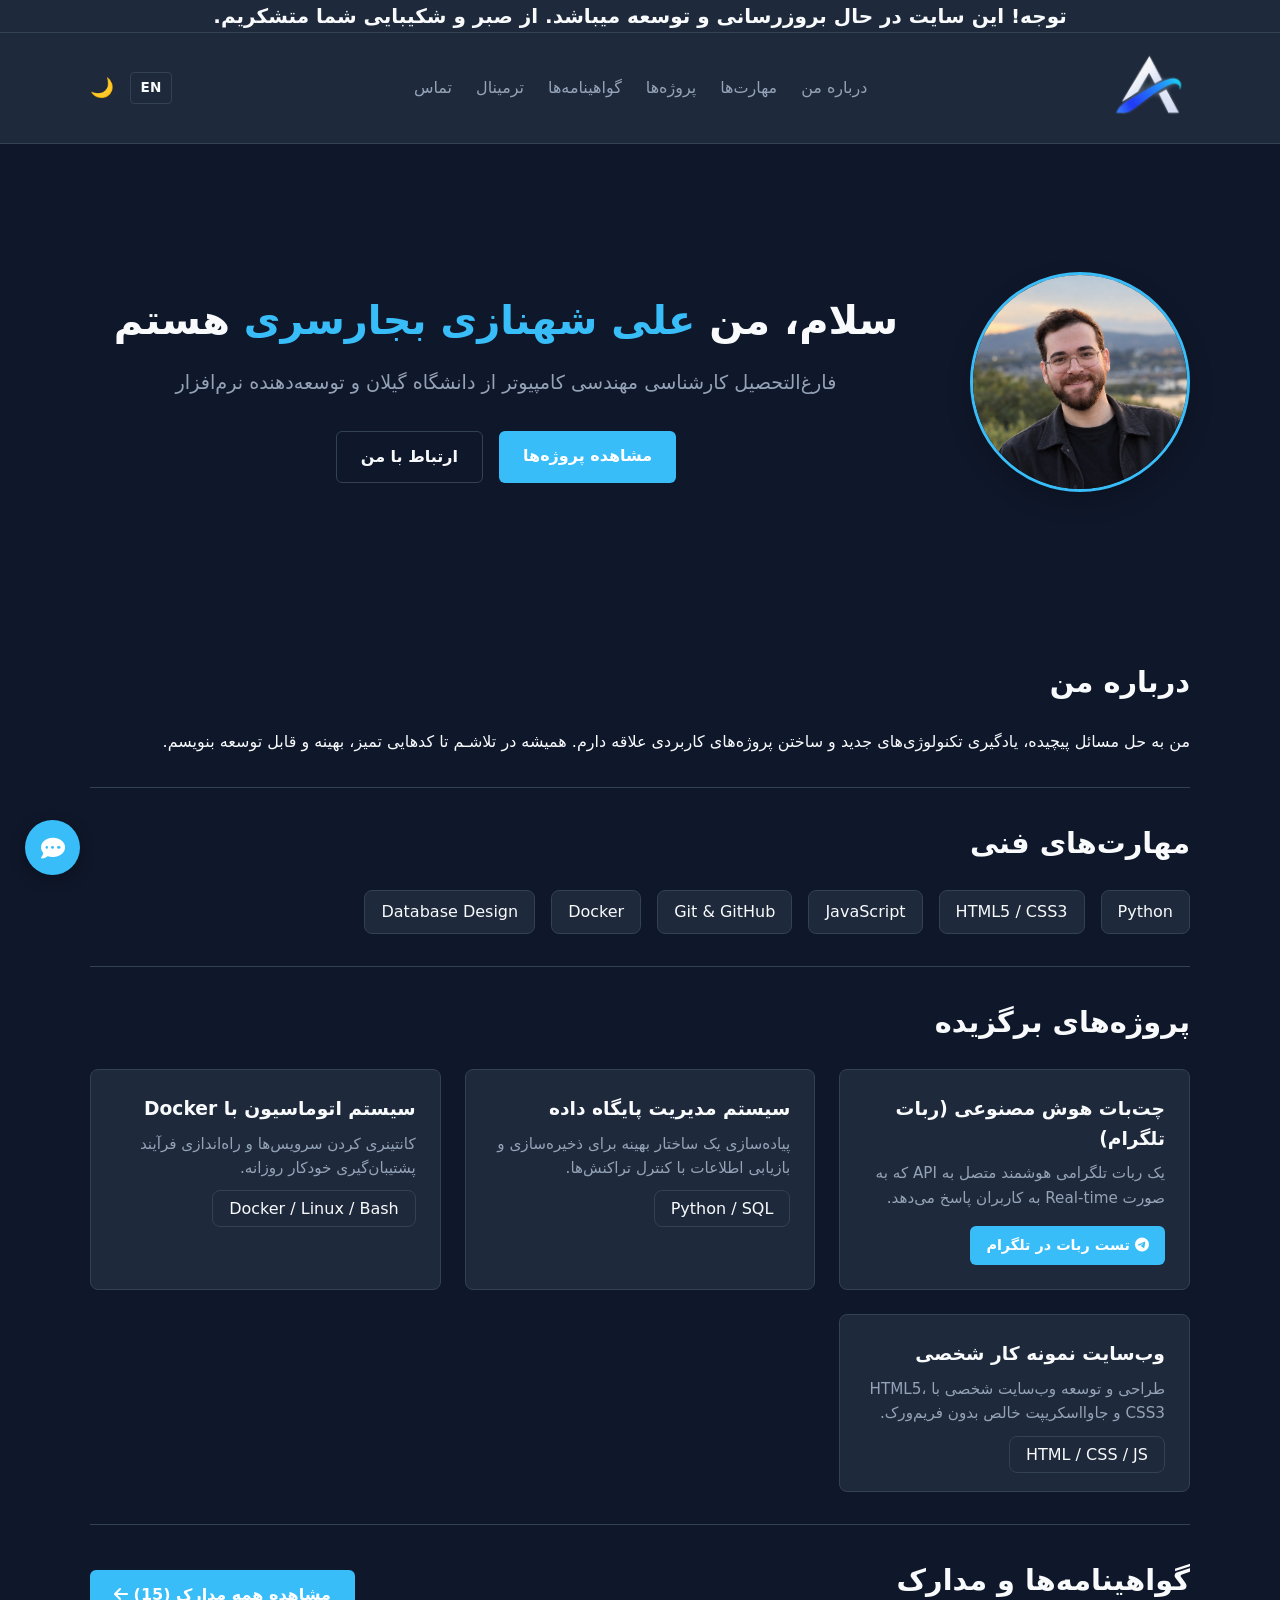
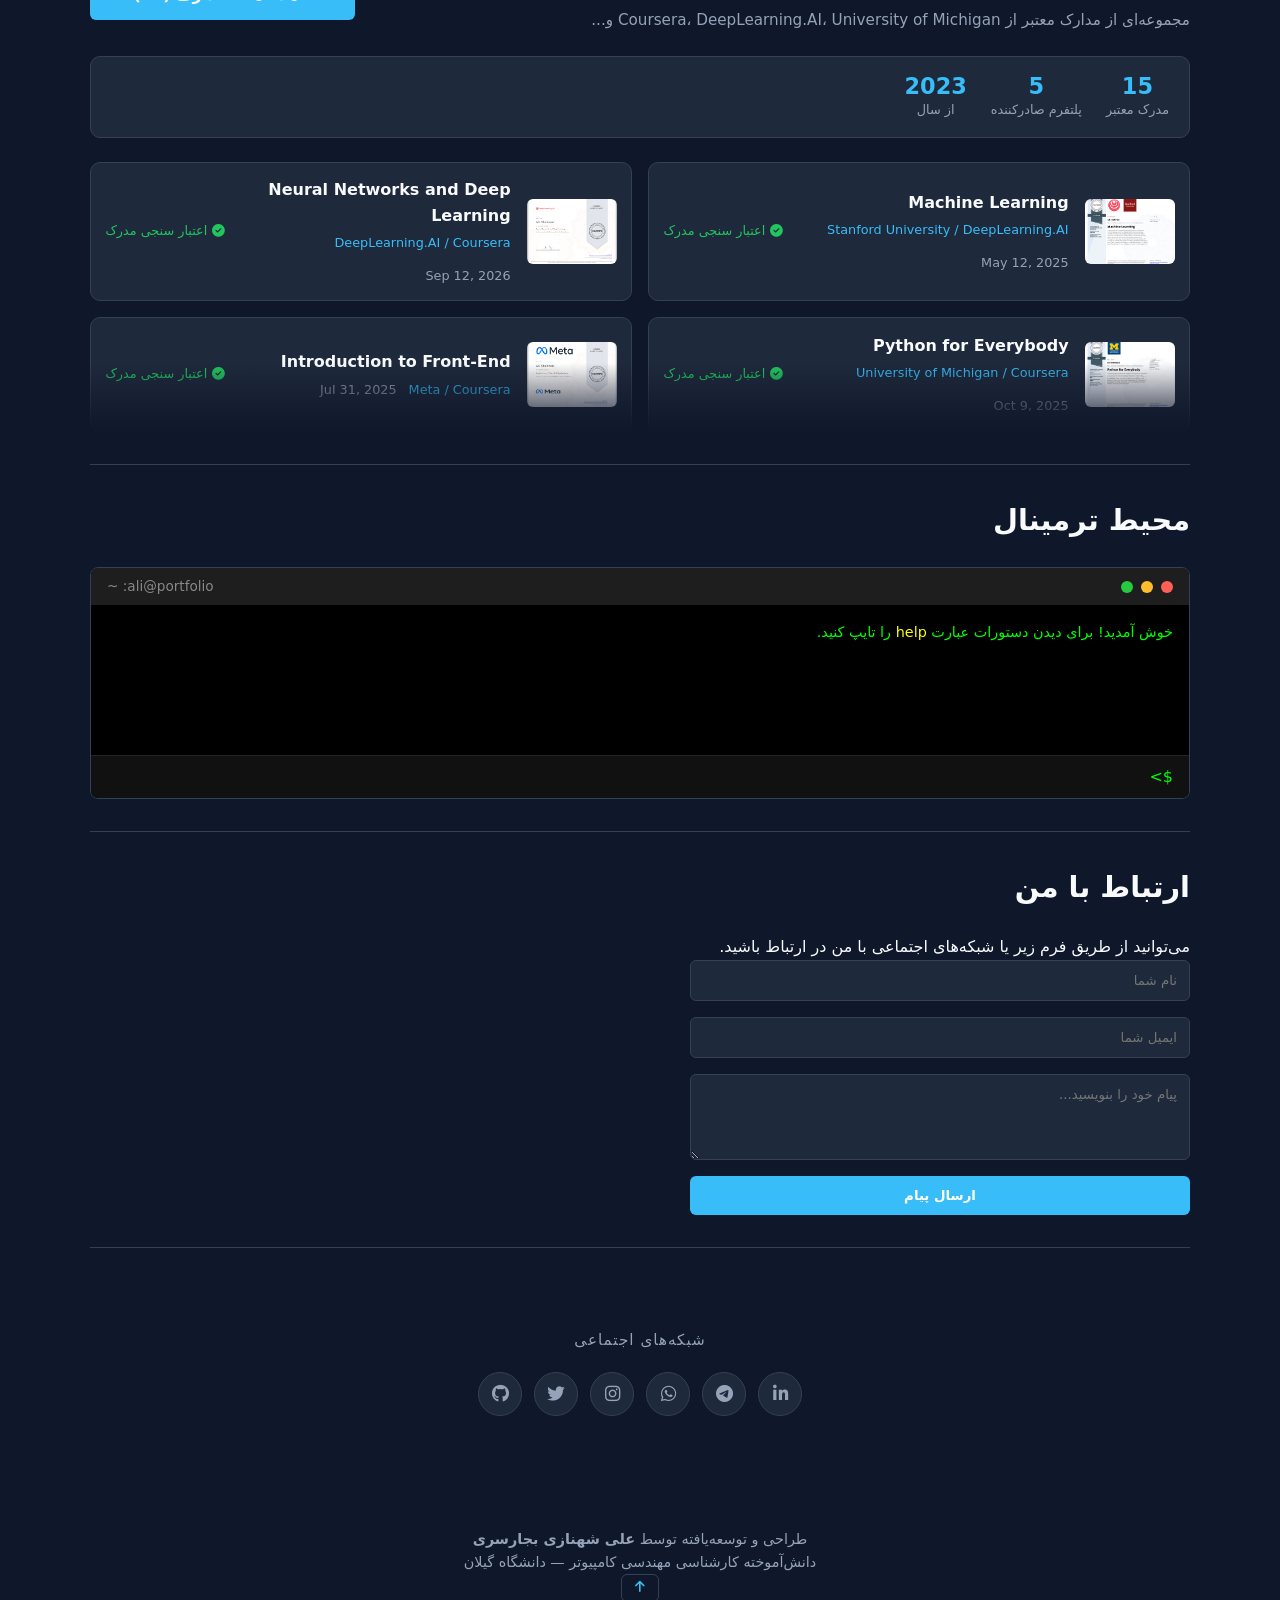
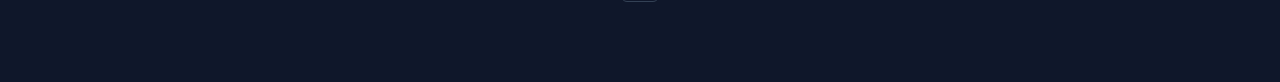
==== index.html @ ca96ca84 "Update SEO tags and Schema markup" ====
<!DOCTYPE html>
<html lang="fa" dir="rtl">
<head>
    <meta charset="UTF-8">
    <meta name="viewport" content="width=device-width, initial-scale=1.0">
    <title>علی شهنازی بجارسری | مهندس کامپیوتر و توسعه‌دهنده</title>
    <meta name="description" content="وب‌سایت شخصی علی شهنازی بجارسری، دانش‌آموخته مهندسی کامپیوتر از دانشگاه گیلان. نمونه کارها، پروژه‌های نرم‌افزاری، مدارک معتبر و مهارت‌های فنی.">
    <meta name="author" content="Ali Shahnazi Bejarsari">
    <link rel="canonical" href="https://alishahnazi.ir/" />
    <link rel="alternate" hreflang="fa" href="https://alishahnazi.ir/" />
    <link rel="alternate" hreflang="en" href="https://alishahnazi.ir/index-en.html" />
    <link rel="icon" type="image/png" href="photos/Neon Ribbon A App Icon.png">
    <link rel="stylesheet" href="assets/css/style.css">
    <link rel="stylesheet" href="https://cdnjs.cloudflare.com/ajax/libs/font-awesome/6.4.0/css/all.min.css">
    <!-- Open Graph / Social Media -->
    <meta property="og:title" content="علی شهنازی بجارسری | توسعه‌دهنده نرم‌افزار">
    <meta property="og:description" content="نمونه کارها، پروژه‌ها و مدارک معتبر مهندسی کامپیوتر در حوزه توسعه وب و هوش مصنوعی.">
    <meta property="og:type" content="website">
    <meta property="og:url" content="https://alishahnazi.ir/">
    <meta property="og:image" content="https://alishahnazi.ir/photos/My%20Photo.png">

    <script type="application/ld+json">
{
  "@context": "https://schema.org",
  "@type": "ProfilePage",
  "mainEntity": {
    "@type": "Person",
    "name": "علی شهنازی بجارسری",
    "alternateName": "Ali Shahnazi Bejarsari",
    "jobTitle": "توسعه‌دهنده نرم‌افزار و دانش‌آموخته مهندسی کامپیوتر",
    "description": "نمونه کارهای علی شهنازی بجارسری، دانش‌آموخته مهندسی کامپیوتر از دانشگاه گیلان و توسعه‌دهنده نرم‌افزار با تخصص در پایتون، توسعه وب و هوش مصنوعی.",
    "image": "https://alishahnazi.ir/photos/My%20Photo.png",
    "url": "https://alishahnazi.ir/index.html",
    "sameAs": [
      "https://linkedin.com/in/ali-shahnazi-678bba342",
      "https://github.com/Awlishahnazi",
      "https://x.com/awlishahnazi",
      "https://instagram.com/_alishahnazi_",
      "https://t.me/awlishahnazi"
    ],
    "alumniOf": {
      "@type": "CollegeOrUniversity",
      "name": "دانشگاه گیلان"
    },
    "knowsAbout": [
      "پایتون",
      "HTML5",
      "CSS3",
      "جاوااسکریپت",
      "گیت",
      "داکر",
      "طراحی پایگاه داده",
      "یادگیری ماشین"
    ]
  }
}
</script>
</head>
<body>
<nav class="header">
    <h1 class="Update">توجه! این سایت در حال بروزرسانی و توسعه میباشد. از صبر و شکیبایی شما متشکریم.</h1>
</nav>
<header class="header">
    <div class="container nav-container">
        <div class="logo">
            <a href="#"><img src="photos/Logo TP.png" alt="لوگوی علی شهنازی"></a>
        </div>
        <nav>
            <ul class="nav-links">
                <li><a href="#about">درباره من</a></li>
                <li><a href="#skills">مهارت‌ها</a></li>
                <li><a href="#projects">پروژه‌ها</a></li>
                <li><a href="certificates.html">گواهینامه‌ها</a></li>
                <li><a href="#terminal">ترمینال</a></li>
                <li><a href="#contact">تماس</a></li>
            </ul>
        </nav>
        

        <div class="header-actions">
            <a href="index-en.html" class="lang-switch-btn">EN</a>
            <button id="theme-toggle" class="theme-btn">🌙</button>
        </div>
    </div>
</header>

    <main>

<section class="hero">
    <div class="container hero-content">

        <div class="hero-image">
            <img src="photos/My Photo.png" alt="علی شهنازی بجارسری">
        </div>
        

        <div class="hero-text">
            <h1>سلام، من <span class="highlight">علی شهنازی بجارسری</span> هستم</h1>
            <p>فارغ‌التحصیل کارشناسی مهندسی کامپیوتر از دانشگاه گیلان و توسعه‌دهنده نرم‌افزار</p>
            <div class="hero-btns">
                <a href="#projects" class="btn primary-btn">مشاهده پروژه‌ها</a>
                <a href="#contact" class="btn secondary-btn">ارتباط با من</a>
            </div>
        </div>
    </div>
</section>

        <section id="about" class="section container">
            <h2>درباره من</h2>
            <p>من به حل مسائل پیچیده، یادگیری تکنولوژی‌های جدید و ساختن پروژه‌های کاربردی علاقه دارم. همیشه در تلاشـم تا کدهایی تمیز، بهینه و قابل توسعه بنویسم.</p>
        </section>

        <section id="skills" class="section container">
            <h2>مهارت‌های فنی</h2>
            <div class="skills-grid">
                <span class="skill-tag">Python</span>
                <span class="skill-tag">HTML5 / CSS3</span>
                <span class="skill-tag">JavaScript</span>
                <span class="skill-tag">Git & GitHub</span>
                <span class="skill-tag">Docker</span>
                <span class="skill-tag">Database Design</span>
            </div>
        </section>


        <section id="projects" class="section container">
            <h2>پروژه‌های برگزیده</h2>
            <div id="projects-grid" class="projects-grid">
             <div class="project-card">
    <h3>چت‌بات هوش مصنوعی (ربات تلگرام)</h3>
    <p>یک ربات تلگرامی هوشمند متصل به API که به صورت Real-time به کاربران پاسخ می‌دهد.</p>
    <div style="margin-top: 1rem;">
        <a href="https://t.me/Alish_AiAssistant_bot" target="_blank" class="btn primary-btn" style="display: inline-block; padding: 0.5rem 1rem; font-size: 0.9rem;">
            <i class="fab fa-telegram-plane"></i> تست ربات در تلگرام
        </a>
    </div>
</div>
            </div>
        </section>




<section id="certificates" class="section container">
    <div class="cert-preview-header">
        <div>
            <h2>گواهینامه‌ها و مدارک</h2>
            <p>مجموعه‌ای از مدارک معتبر از Coursera، DeepLearning.AI، University of Michigan و...</p>
        </div>
        <a href="certificates.html" class="btn primary-btn">
            مشاهده همه مدارک (15) <i class="fas fa-arrow-left"></i>
        </a>
    </div>


    <div class="stats-mini">
        <div class="stat-item">
            <span class="num">15</span>
            <span class="lbl">مدرک معتبر</span>
        </div>
        <div class="stat-item">
            <span class="num">5</span>
            <span class="lbl">پلتفرم صادرکننده</span>
        </div>
        <div class="stat-item">
            <span class="num">2023</span>
            <span class="lbl">از سال</span>
        </div>
    </div>

<!-- 1 -->
    <div class="cert-list cert-list-preview">
        <div class="cert-list-item">
            <div class="thumb" onclick="openCertModal(this.querySelector('img').src)">
                <img src="certificates/Machine Learning.png" alt="Python Data Structures">
            </div>
            <div class="info">
                
                <h3>Machine Learning</h3>
                <div class="meta">
                    <span class="issuer">Stanford University / DeepLearning.AI</span>
                    <span>May 12, 2025</span>
                </div>
            </div>
            <a href="https://coursera.org/verify/specialization/K7LBCCPP1VZM" target="_blank" class="verify-badge" onclick="event.stopPropagation()">
                <i class="fas fa-check-circle"></i> اعتبار سنجی مدرک
            </a>
        </div>
<!-- 2 -->
        <div class="cert-list-item">
            <div class="thumb" onclick="openCertModal(this.querySelector('img').src)">
                <img src="certificates/Neural Network.png" alt="Python Data Structures">
            </div>
            <div class="info">
                <h3>Neural Networks and Deep Learning</h3>
                <div class="meta">
                    <span class="issuer">DeepLearning.AI / Coursera</span>
                    <span>Sep 12, 2026</span>
                </div>
            </div>
            <a href="https://coursera.org/verify/DY2U1D3DS61P" target="_blank" class="verify-badge" onclick="event.stopPropagation()">
                <i class="fas fa-check-circle"></i> اعتبار سنجی مدرک
            </a>
        </div>
<!-- 3 -->
        <div class="cert-list-item">
            <div class="thumb" onclick="openCertModal(this.querySelector('img').src)">
                <img src="certificates/Python for Everybody.png" alt="Python Data Structures">
            </div>
            <div class="info">
                <h3>Python for Everybody</h3>
                <div class="meta">
                    <span class="issuer">University of Michigan / Coursera</span>
                    <span>Oct 9, 2025</span>
                </div>
            </div>
            <a href="https://coursera.org/verify/specialization/9C0IYNSYA5UR" target="_blank" class="verify-badge" onclick="event.stopPropagation()">
                <i class="fas fa-check-circle"></i> اعتبار سنجی مدرک
            </a>
        </div>
<!-- 4 -->
        <div class="cert-list-item" onclick="openCertModal(this.querySelector('img').src)">
            <div class="thumb">
                <img src="certificates/Intruduction to Front-End development.png" alt="Python Data Structures">
            </div>
            <div class="info">
                <h3>Introduction to Front-End</h3>
                <div class="meta">
                    <span class="issuer">Meta / Coursera</span>
                    <span>Jul 31, 2025</span>
                </div>
            </div>
            <a href="https://coursera.org/verify/VGRVYNC6VO10" target="_blank" class="verify-badge" onclick="event.stopPropagation()">
                <i class="fas fa-check-circle"></i> اعتبار سنجی مدرک
            </a>
        </div>

    </div>
</section>


        <section id="terminal" class="section container">
            <h2>محیط ترمینال</h2>
            <div class="terminal-box">
                <div class="terminal-header">
                    <span class="dot red"></span>
                    <span class="dot yellow"></span>
                    <span class="dot green"></span>
                    <span class="terminal-title">ali@portfolio: ~</span>
                </div>
                <div id="terminal-body" class="terminal-body">
                    <p>خوش آمدید! برای دیدن دستورات عبارت <span class="cmd-highlight">help</span> را تایپ کنید.</p>
                </div>
                <div class="terminal-input-line">
                    <span>$&gt;</span>
                    <input type="text" id="terminal-input" autocomplete="off">
                </div>
            </div>
        </section>


        <section id="contact" class="section container">
            <h2>ارتباط با من</h2>
            <p>می‌توانید از طریق فرم زیر یا شبکه‌های اجتماعی با من در ارتباط باشید.</p>
            <form id="contact-form" class="contact-form">
                <input type="text" placeholder="نام شما" required>
                <input type="email" placeholder="ایمیل شما" required>
                <textarea placeholder="پیام خود را بنویسید..." rows="4" required></textarea>
                <button type="submit" class="btn primary-btn">ارسال پیام</button>
            </form>
        </section>
    </main>


    


<div class="social-links-container">
    <h3>شبکه‌های اجتماعی</h3>
    <div class="social-grid-minimal">
        <a href="https://linkedin.com/in/ali-shahnazi-678bba342" target="_blank" class="social-icon linkedin" title="LinkedIn" aria-label="LinkedIn">
            <i class="fab fa-linkedin-in"></i>
        </a>
        <a href="https://t.me/awlishahnazi" target="_blank" class="social-icon telegram" title="Telegram" aria-label="Telegram">
            <i class="fab fa-telegram-plane"></i>
        </a>
        <a href="https://wa.me/+989115616919" target="_blank" class="social-icon whatsapp" title="WhatsApp" aria-label="WhatsApp">
            <i class="fab fa-whatsapp"></i>
        </a>
        <a href="https://instagram.com/_alishahnazi_" target="_blank" class="social-icon instagram" title="Instagram" aria-label="Instagram">
            <i class="fab fa-instagram"></i>
        </a>
        <a href="https://x.com/awlishahnazi" target="_blank" class="social-icon twitter" title="Twitter" aria-label="Twitter">
            <i class="fab fa-twitter"></i>
        </a>
        <a href="https://github.com/Awlishahnazi" target="_blank" class="social-icon github" title="GitHub" aria-label="GitHub">
            <i class="fab fa-github"></i>
        </a>
    </div>
</div>






<footer class="footer">
    <div class="container footer-content">
        <div class="footer-left">
            <p class="footer-signature">طراحی و توسعه‌یافته توسط <strong>علی شهنازی بجارسری</strong></p>
            <p class="footer-subtext">دانش‌آموخته کارشناسی مهندسی کامپیوتر — دانشگاه گیلان</p>
        </div>
        <div class="footer-right">
            <a href="#" class="back-to-top">
            <i class="fas fa-arrow-up"></i>
            </a>
        </div>
    </div>
</footer>


<div id="cert-modal" class="cert-modal" onclick="closeCertModal()">
    <span class="cert-modal-close">&times;</span>
    <img id="cert-modal-img" class="cert-modal-content" alt="گواهی">
</div>

    <script src="assets/js/main.js"></script>







<div class="chat-widget-container">

    <button id="chat-toggle-btn" class="chat-toggle-btn" title="گفتگو با ربات هوش مصنوعی">
        <i class="fas fa-comment-dots"></i>
    </button>


    <div id="chat-window" class="chat-window hidden">
        <div class="chat-header">
            <span>چت‌بات هوش مصنوعی علی</span>
            <button id="chat-close-btn">&times;</button>
        </div>
        <div id="chat-body" class="chat-body">
            <div class="message bot-message">سلام! من ربات هوش مصنوعی علی هستم. چطور می‌توانم کمکتان کنم؟</div>
        </div>
        <div class="chat-input-area">
            <input type="text" id="chat-input" placeholder="پیام خود را بنویسید..." autocomplete="off">
            <button id="chat-send-btn"><i class="fas fa-paper-plane"></i></button>
        </div>
    </div>
</div>
</body>
</html>
---- assets/css/style.css ----
:root {
    --bg-color: #0f172a;
    --card-bg: #1e293b;
    --text-color: #f8fafc;
    --text-muted: #94a3b8;
    --primary-color: #38bdf8;
    --primary-hover: #0ea5e9;
    --border-color: #334155;
}

[data-theme="light"] {
    --bg-color: #f8fafc;
    --card-bg: #ffffff;
    --text-color: #0f172a;
    --text-muted: #64748b;
    --primary-color: #0284c7;
    --primary-hover: #0369a1;
    --border-color: #e2e8f0;
}

* {
    margin: 0;
    padding: 0;
    box-sizing: border-box;
    scroll-behavior: smooth;
    font-family: system-ui, -apple-system, sans-serif;
}

body {
    background-color: var(--bg-color);
    color: var(--text-color);
    line-height: 1.6;
    transition: background-color 0.3s, color 0.3s;
}

.container {
    width: 90%;
    max-width: 1100px;
    margin: 0 auto;
    padding: 2rem 0;
}

.header {
    background-color: var(--card-bg);
    border-bottom: 1px solid var(--border-color);
    position: sticky;
    top: 0;
    z-index: 1000;
}

.nav-container {
    display: flex;
    justify-content: space-between;
    align-items: center;
    padding: 1rem 0;
}

.logo {
    display: flex;
    align-items: center;
}

.logo img {
    height: 70px;
    width: auto;
    border-radius: 6px;
    object-fit: contain;
}

.nav-links {
    display: flex;
    list-style: none;
    gap: 1.5rem;
}

.nav-links a {
    text-decoration: none;
    color: var(--text-muted);
    transition: color 0.2s;
}

.nav-links a:hover {
    color: var(--primary-color);
}

.theme-btn {
    background: none;
    border: none;
    cursor: pointer;
    font-size: 1.2rem;
}

.hero {
    text-align: center;
    padding: 5rem 1rem;
}

.hero h1 {
    font-size: 2.5rem;
    margin-bottom: 1rem;
}

.highlight {
    color: var(--primary-color);
}

.hero p {
    color: var(--text-muted);
    font-size: 1.2rem;
    margin-bottom: 2rem;
}

.hero-btns {
    display: flex;
    justify-content: center;
    gap: 1rem;
}

.btn {
    padding: 0.75rem 1.5rem;
    border-radius: 6px;
    text-decoration: none;
    font-weight: bold;
    cursor: pointer;
    border: none;
    transition: background 0.2s;
}

.primary-btn {
    background-color: var(--primary-color);
    color: #ffffff;
}

.primary-btn:hover {
    background-color: var(--primary-hover);
}

.secondary-btn {
    background-color: transparent;
    color: var(--text-color);
    border: 1px solid var(--border-color);
}

.section {
    border-bottom: 1px solid var(--border-color);
}

.section h2 {
    margin-bottom: 1.5rem;
    font-size: 1.8rem;
}

.skills-grid {
    display: flex;
    flex-wrap: wrap;
    gap: 1rem;
}

.skill-tag {
    background-color: var(--card-bg);
    border: 1px solid var(--border-color);
    padding: 0.5rem 1rem;
    border-radius: 8px;
    font-weight: 500;
}

.projects-grid {
    display: grid;
    grid-template-columns: repeat(auto-fit, minmax(280px, 1fr));
    gap: 1.5rem;
}

.project-card {
    background-color: var(--card-bg);
    border: 1px solid var(--border-color);
    border-radius: 8px;
    padding: 1.5rem;
}

.project-card h3 {
    margin-bottom: 0.5rem;
}

.project-card p {
    color: var(--text-muted);
    font-size: 0.95rem;
    margin-bottom: 1rem;
}

.terminal-box {
    background-color: #000000;
    border: 1px solid var(--border-color);
    border-radius: 8px;
    overflow: hidden;
    color: #00ff00;
    font-family: monospace;
}

.terminal-header {
    background-color: #1e1e1e;
    padding: 0.5rem 1rem;
    display: flex;
    align-items: center;
    gap: 0.5rem;
}

.dot {
    width: 12px;
    height: 12px;
    border-radius: 50%;
    display: inline-block;
}

.red { background-color: #ff5f56; }
.yellow { background-color: #ffbd2e; }
.green { background-color: #27c93f; }

.terminal-title {
    margin-right: auto;
    color: #888;
    font-size: 0.85rem;
}

.terminal-body {
    padding: 1rem;
    height: 150px;
    overflow-y: auto;
    font-size: 0.9rem;
}

.terminal-input-line {
    display: flex;
    align-items: center;
    padding: 0.5rem 1rem;
    background-color: #111;
    border-top: 1px solid #222;
    gap: 0.5rem;
}

#terminal-input {
    background: none;
    border: none;
    color: #00ff00;
    outline: none;
    width: 100%;
    font-family: monospace;
    font-size: 0.9rem;
}

.cmd-highlight {
    color: #ffff00;
}

.contact-form {
    display: flex;
    flex-direction: column;
    gap: 1rem;
    max-width: 500px;
}

.contact-form input, .contact-form textarea {
    padding: 0.75rem;
    border-radius: 6px;
    border: 1px solid var(--border-color);
    background-color: var(--card-bg);
    color: var(--text-color);
    outline: none;
}

footer {
    text-align: center;
    padding: 3rem;
    color: var(--text-muted);
    font-size: 0.9rem;
}


.social-links-container {
    text-align: center;
    margin-top: 3rem;
    padding: 2rem 0;
}

.social-links-container h3 {
    font-size: 0.95rem;
    color: var(--text-muted);
    font-weight: 500;
    margin-bottom: 1.25rem;
    text-transform: uppercase;
    letter-spacing: 1px;
}

.social-grid-minimal {
    display: flex;
    justify-content: center;
    flex-wrap: wrap;
    gap: 0.75rem;
}

.social-icon {
    width: 44px;
    height: 44px;
    border-radius: 50%;
    background: var(--card-bg);
    border: 1px solid var(--border-color);
    display: flex;
    align-items: center;
    justify-content: center;
    color: var(--text-muted);
    font-size: 1.1rem;
    text-decoration: none;
    transition: all 0.25s ease;
}

.social-icon:hover {
    transform: translateY(-4px);
    color: #fff;
    box-shadow: 0 6px 15px rgba(0, 0, 0, 0.25);
}

.social-icon.linkedin:hover { background: #0a66c2; border-color: #0a66c2; }
.social-icon.telegram:hover { background: #229ed9; border-color: #229ed9; }
.social-icon.whatsapp:hover { background: #25d366; border-color: #25d366; }
.social-icon.instagram:hover { background: #e4405f; border-color: #e4405f; }
.social-icon.twitter:hover { background: #1da1f2; border-color: #1da1f2; }
.social-icon.github:hover { background: #333; border-color: #333; }

.back-to-top {
    display: inline-flex;
    align-items: center;
    gap: 0.4rem;
    padding: 0.4rem 0.8rem;
    background-color: var(--bg-color);
    border: 1px solid var(--border-color);
    border-radius: 6px;
    color: var(--text-color);
    text-decoration: none;
    font-size: 0.8rem;
    font-weight: 500;
    transition: all 0.25s ease;
}
.back-to-top i {
    color: var(--primary-color);
    transition: transform 0.25s ease;
}
.back-to-top:hover {
    border-color: var(--primary-color);
    background-color: var(--card-bg);
    transform: translateY(-2px);
}
.back-to-top:hover i {
    transform: translateY(-3px);
}

.header-actions {
    display: flex;
    align-items: center;
    gap: 1rem;
}

.lang-switch-btn {
    text-decoration: none;
    color: var(--text-color);
    border: 1px solid var(--border-color);
    padding: 0.25rem 0.6rem;
    border-radius: 4px;
    font-size: 0.85rem;
    font-weight: 600;
    transition: all 0.2s ease;
}

.lang-switch-btn:hover {
    border-color: var(--primary-color);
    color: var(--primary-color);
}

html[dir="ltr"] .terminal-title {
    margin-left: auto;
    margin-right: 0;
}

html[dir="ltr"] .terminal-input-line span {
    margin-right: 0.5rem;
}

.hero-content {
    display: flex;
    align-items: center;
    justify-content: space-between;
    gap: 3rem;
    padding: 3rem 0;
}

.hero-text {
    flex: 1;
}

.hero-image {
    flex-shrink: 0;
}

.hero-image img {
    width: 220px;
    height: 220px;
    object-fit: cover;
    border-radius: 50%;
    border: 3px solid var(--primary-color);
    box-shadow: 0 10px 25px rgba(0, 0, 0, 0.2);
    transition: transform 0.3s ease, box-shadow 0.3s ease;
}

.hero-image img:hover {
    transform: scale(1.03);
    box-shadow: 0 15px 30px rgba(56, 189, 248, 0.25);
}

@media (max-width: 768px) {
    .hero-content {
        flex-direction: column-reverse;
        text-align: center;
        gap: 2rem;
    }

    .hero-image img {
        width: 170px;
        height: 170px;
    }

    .hero-btns {
        justify-content: center;
    }
}


.chat-widget-container {
    position: fixed;
    bottom: 25px;
    left: 25px;
    z-index: 1005;
    font-family: inherit;
}

.chat-toggle-btn {
    width: 55px;
    height: 55px;
    border-radius: 50%;
    background-color: var(--primary-color);
    color: #ffffff;
    border: none;
    font-size: 1.5rem;
    cursor: pointer;
    box-shadow: 0 4px 15px rgba(0, 0, 0, 0.3);
    display: flex;
    align-items: center;
    justify-content: center;
    transition: transform 0.3s ease, background-color 0.2s;
}

.chat-toggle-btn:hover {
    transform: scale(1.08);
    background-color: var(--primary-hover);
}

.chat-window {
    position: absolute;
    bottom: 75px;
    left: 0;
    width: 320px;
    height: 400px;
    background-color: var(--card-bg);
    border: 1px solid var(--border-color);
    border-radius: 12px;
    box-shadow: 0 10px 30px rgba(0, 0, 0, 0.3);
    display: flex;
    flex-direction: column;
    overflow: hidden;
    transition: all 0.3s ease;
}

.chat-window.hidden {
    opacity: 0;
    pointer-events: none;
    transform: translateY(20px);
}

.chat-header {
    background-color: var(--primary-color);
    color: #ffffff;
    padding: 0.75rem 1rem;
    display: flex;
    justify-content: space-between;
    align-items: center;
    font-weight: bold;
    font-size: 0.95rem;
}

#chat-close-btn {
    background: none;
    border: none;
    color: #ffffff;
    font-size: 1.4rem;
    cursor: pointer;
    line-height: 1;
}

.chat-body {
    flex: 1;
    padding: 1rem;
    overflow-y: auto;
    display: flex;
    flex-direction: column;
    gap: 0.75rem;
    font-size: 0.9rem;
}

.message {
    padding: 0.6rem 0.8rem;
    border-radius: 8px;
    max-width: 85%;
    word-wrap: break-word;
    line-height: 1.4;
}

.bot-message {
    background-color: var(--border-color);
    color: var(--text-color);
    align-self: flex-start;
}

.user-message {
    background-color: var(--primary-color);
    color: #ffffff;
    align-self: flex-end;
}

.chat-input-area {
    display: flex;
    padding: 0.75rem;
    border-top: 1px solid var(--border-color);
    background-color: var(--bg-color);
    gap: 0.5rem;
}

.chat-input-area input {
    flex: 1;
    padding: 0.5rem 0.75rem;
    border: 1px solid var(--border-color);
    border-radius: 6px;
    background-color: var(--card-bg);
    color: var(--text-color);
    outline: none;
    font-size: 0.85rem;
}

.chat-input-area button {
    background-color: var(--primary-color);
    color: #ffffff;
    border: none;
    padding: 0.5rem 0.75rem;
    border-radius: 6px;
    cursor: pointer;
    transition: background-color 0.2s;
}

.chat-input-area button:hover {
    background-color: var(--primary-hover);
}


.certificates-grid {
    display: grid;
    grid-template-columns: repeat(auto-fit, minmax(280px, 1fr));
    gap: 1.5rem;
    margin-top: 1.5rem;
}

.cert-card {
    background-color: var(--card-bg);
    border: 1px solid var(--border-color);
    border-radius: 10px;
    overflow: hidden;
    transition: transform 0.3s ease, border-color 0.3s ease, box-shadow 0.3s ease;
}

.cert-card:hover {
    transform: translateY(-5px);
    border-color: var(--primary-color);
    box-shadow: 0 10px 20px rgba(0, 0, 0, 0.2);
}

.cert-img-box {
    width: 100%;
    height: 180px;
    overflow: hidden;
    background-color: #000;
    cursor: pointer;
}

.cert-img-box img {
    width: 100%;
    height: 100%;
    object-fit: cover;
    transition: transform 0.3s ease, opacity 0.3s ease;
}

.cert-img-box:hover img {
    transform: scale(1.05);
    opacity: 0.9;
}

.cert-info {
    padding: 1.2rem;
}

.cert-info h3 {
    font-size: 1.05rem;
    margin-bottom: 0.5rem;
    color: var(--text-color);
}

.cert-issuer {
    font-size: 0.85rem;
    color: var(--primary-color);
    margin-bottom: 0.4rem;
}

.cert-date {
    font-size: 0.8rem;
    color: var(--text-muted);
}


.cert-modal {
    display: none;
    position: fixed;
    z-index: 2000;
    left: 0;
    top: 0;
    width: 100%;
    height: 100%;
    background-color: rgba(0, 0, 0, 0.9);
    backdrop-filter: blur(6px);
    align-items: center;
    justify-content: center;
    padding: 1rem;
}

.cert-modal.open {
    display: flex;
}

.cert-modal-content {
    max-width: 90%;
    max-height: 88vh;
    border-radius: 8px;
    box-shadow: 0 0 30px rgba(56, 189, 248, 0.3);
    animation: zoomIn 0.25s ease;
    cursor: default;
}

@keyframes zoomIn {
    from { transform: scale(0.85); opacity: 0; }
    to { transform: scale(1); opacity: 1; }
}

.cert-modal-close {
    position: absolute;
    top: 20px;
    right: 35px;
    color: #fff;
    font-size: 42px;
    font-weight: bold;
    cursor: pointer;
    line-height: 1;
    transition: color 0.2s, transform 0.2s;
    z-index: 3;
}

.cert-modal-close:hover {
    color: var(--primary-color);
    transform: scale(1.1);
}

.Update {
    text-align: center;
    font-size: 20px;
    text-decoration-color: #0284c7;
}


.cert-preview-header {
    display: flex;
    justify-content: space-between;
    align-items: center;
    flex-wrap: wrap;
    gap: 1rem;
    margin-bottom: 1.5rem;
}
.cert-preview-header h2 { margin-bottom: 0.3rem; }
.cert-preview-header p {
    color: var(--text-muted);
    font-size: 0.95rem;
}

.stats-mini {
    display: flex;
    gap: 1.5rem;
    flex-wrap: wrap;
    margin-bottom: 1.5rem;
    padding: 1rem 1.25rem;
    background: var(--card-bg);
    border: 1px solid var(--border-color);
    border-radius: 10px;
}
.stats-mini .stat-item {
    display: flex;
    text-align: center;
    flex-direction: column;
}
.stats-mini .stat-item .num {
    font-size: 1.4rem;
    font-weight: bold;
    color: var(--primary-color);
    line-height: 1.2;
}
.stats-mini .stat-item .lbl {
    font-size: 0.8rem;
    color: var(--text-muted);
}

.cert-list {
    display: grid;
    grid-template-columns: repeat(auto-fit, minmax(400px, 1fr));
    gap: 1rem;
}

.cert-list-item {
    display: flex;
    align-items: center;
    gap: 1rem;
    background: var(--card-bg);
    border: 1px solid var(--border-color);
    border-radius: 10px;
    padding: 0.9rem;
    transition: border-color 0.2s, transform 0.2s, box-shadow 0.2s;
}
.cert-list-item:hover {
    border-color: var(--primary-color);
    transform: translateX(-3px);
    box-shadow: 0 5px 15px rgba(56, 189, 248, 0.1);
}

.cert-list-item .thumb {
    width: 90px;
    height: 65px;
    border-radius: 6px;
    flex-shrink: 0;
    background: linear-gradient(135deg, #1e293b, #0f172a);
    display: flex;
    align-items: center;
    justify-content: center;
    color: var(--primary-color);
    font-size: 1.5rem;
    overflow: hidden;
}

.cert-list-item .thumb img {
    width: 100%;
    height: 100%;
    object-fit: cover;
    transition: transform 0.3s ease;
}

.cert-list-item:hover .thumb img {
    transform: scale(1.08);
}
.cert-list-item .info {
    flex: 1;
    min-width: 0;
}
.cert-list-item .info h3 {
    font-size: 1rem;
    margin-bottom: 0.3rem;
}
.cert-list-item .info .meta {
    display: flex;
    flex-wrap: wrap;
    gap: 0.75rem;
    font-size: 0.8rem;
    color: var(--text-muted);
}
.cert-list-item .info .meta .issuer {
    color: var(--primary-color);
}
.verify-badge {
    color: #22c55e;
    font-size: 0.8rem;
    text-decoration: none;
    white-space: nowrap;
    display: inline-flex;
    align-items: center;
    gap: 0.3rem;
    transition: opacity 0.2s;
}
.verify-badge:hover { opacity: 0.8; }

.cert-list-preview {
    position: relative;
}
.cert-list-preview::after {
    content: "";
    position: absolute;
    bottom: -1px;
    left: 0;
    right: 0;
    height: 70px;
    background: linear-gradient(to top, var(--bg-color), transparent);
    pointer-events: none;
}


.page-hero {
    text-align: center;
    padding: 3rem 1rem;
    background: linear-gradient(135deg, rgba(56,189,248,0.1), transparent);
    border-bottom: 1px solid var(--border-color);
}
.page-hero h1 {
    font-size: 2rem;
    margin-bottom: 0.5rem;
}
.page-hero .highlight {
    color: var(--primary-color);
}
.page-hero p {
    color: var(--text-muted);
    max-width: 600px;
    margin: 0 auto 1.5rem;
}

.stats-banner {
    display: grid;
    grid-template-columns: repeat(auto-fit, minmax(150px, 1fr));
    gap: 1rem;
    max-width: 800px;
    margin: 0 auto;
}
.stat-box {
    background: var(--card-bg);
    border: 1px solid var(--border-color);
    border-radius: 10px;
    padding: 1rem;
    text-align: center;
}
.stat-box .num {
    font-size: 1.8rem;
    font-weight: bold;
    color: var(--primary-color);
}
.stat-box .label {
    font-size: 0.85rem;
    color: var(--text-muted);
}

.cert-toolbar {
    display: flex;
    flex-wrap: wrap;
    gap: 0.75rem;
    margin: 2rem 0 1.5rem;
    padding: 1rem;
    background: var(--card-bg);
    border: 1px solid var(--border-color);
    border-radius: 10px;
    position: sticky;
    top: 80px;
    z-index: 500;
}
.search-box {
    flex: 1;
    min-width: 200px;
    display: flex;
    align-items: center;
    gap: 0.5rem;
    background: var(--bg-color);
    border: 1px solid var(--border-color);
    border-radius: 6px;
    padding: 0.5rem 0.75rem;
    transition: border-color 0.2s;
}
.search-box:focus-within {
    border-color: var(--primary-color);
}
.search-box input {
    flex: 1;
    background: none;
    border: none;
    color: var(--text-color);
    outline: none;
    font-size: 0.9rem;
}
.search-box i {
    color: var(--text-muted);
}
.cert-toolbar select {
    background: var(--bg-color);
    border: 1px solid var(--border-color);
    color: var(--text-color);
    padding: 0.5rem 0.75rem;
    border-radius: 6px;
    cursor: pointer;
    font-size: 0.9rem;
    outline: none;
    transition: border-color 0.2s;
}
.cert-toolbar select:focus {
    border-color: var(--primary-color);
}

.cert-year-group {
    margin-bottom: 2rem;
}
.year-divider {
    display: flex;
    align-items: center;
    gap: 1rem;
    margin: 2rem 0 1.5rem;
    color: var(--primary-color);
    font-size: 1.2rem;
    font-weight: bold;
}
.year-divider::before,
.year-divider::after {
    content: "";
    flex: 1;
    height: 1px;
    background: var(--border-color);
}

.cert-grid-inner {
    display: grid;
    grid-template-columns: repeat(auto-fill, minmax(280px, 1fr));
    gap: 1.5rem;
}

.cert-card-big {
    background-color: var(--card-bg);
    border: 1px solid var(--border-color);
    border-radius: 10px;
    overflow: hidden;
    transition: transform 0.3s ease, border-color 0.3s ease, box-shadow 0.3s ease;
    display: flex;
    flex-direction: column;
}
.cert-card-big:hover {
    transform: translateY(-5px);
    border-color: var(--primary-color);
    box-shadow: 0 10px 20px rgba(0, 0, 0, 0.2);
}

.cert-card-big .cert-img-box {
    width: 100%;
    height: 180px;
    overflow: hidden;
    background-color: #000;
    cursor: pointer;
}
.cert-card-big .cert-img-box img {
    width: 100%;
    height: 100%;
    object-fit: cover;
    transition: transform 0.3s ease, opacity 0.3s ease;
}
.cert-card-big .cert-img-box:hover img {
    transform: scale(1.05);
    opacity: 0.9;
}

.cert-card-big .cert-info {
    padding: 1.2rem;
    display: flex;
    flex-direction: column;
    flex: 1;
}
.cert-card-big .cert-info h3 {
    font-size: 1.05rem;
    margin-bottom: 0.5rem;
    color: var(--text-color);
}
.cert-card-big .cert-issuer {
    font-size: 0.85rem;
    color: var(--primary-color);
    margin-bottom: 0.4rem;
}
.cert-card-big .cert-date {
    font-size: 0.8rem;
    color: var(--text-muted);
}
.cert-card-big .cert-actions {
    margin-top: auto;
    padding-top: 0.75rem;
}
.cert-card-big .verify-link {
    display: inline-flex;
    align-items: center;
    gap: 0.3rem;
    font-size: 0.85rem;
    color: var(--primary-color);
    text-decoration: none;
    transition: opacity 0.2s;
}
.cert-card-big .verify-link:hover {
    opacity: 0.8;
    text-decoration: underline;
}

.no-result {
    text-align: center;
    padding: 3rem 1rem;
    color: var(--text-muted);
    display: none;
}
.no-result.show {
    display: block;
}
.no-result i {
    font-size: 3rem;
    margin-bottom: 1rem;
    opacity: 0.5;
    display: block;
}
.no-result h3 {
    margin-bottom: 0.5rem;
    color: var(--text-color);
}


@media (max-width: 768px) {
    .cert-preview-header {
        flex-direction: column;
        align-items: flex-start;
    }
    .cert-list {
        grid-template-columns: 1fr;
    }
    .page-hero h1 { font-size: 1.6rem; }
    .cert-toolbar {
        position: static;
        flex-direction: column;
    }
    .search-box { min-width: 100%; }
    .cert-toolbar select { width: 100%; }
}
@media (max-width: 500px) {
    .social-icon {
        width: 40px;
        height: 40px;
        font-size: 1rem;
    }
    .social-grid-minimal {
        gap: 0.6rem;
    }
    .cert-list-item .thumb {
        width: 70px;
        height: 55px;
    }
    .stats-mini {
        gap: 1rem;
    }
}
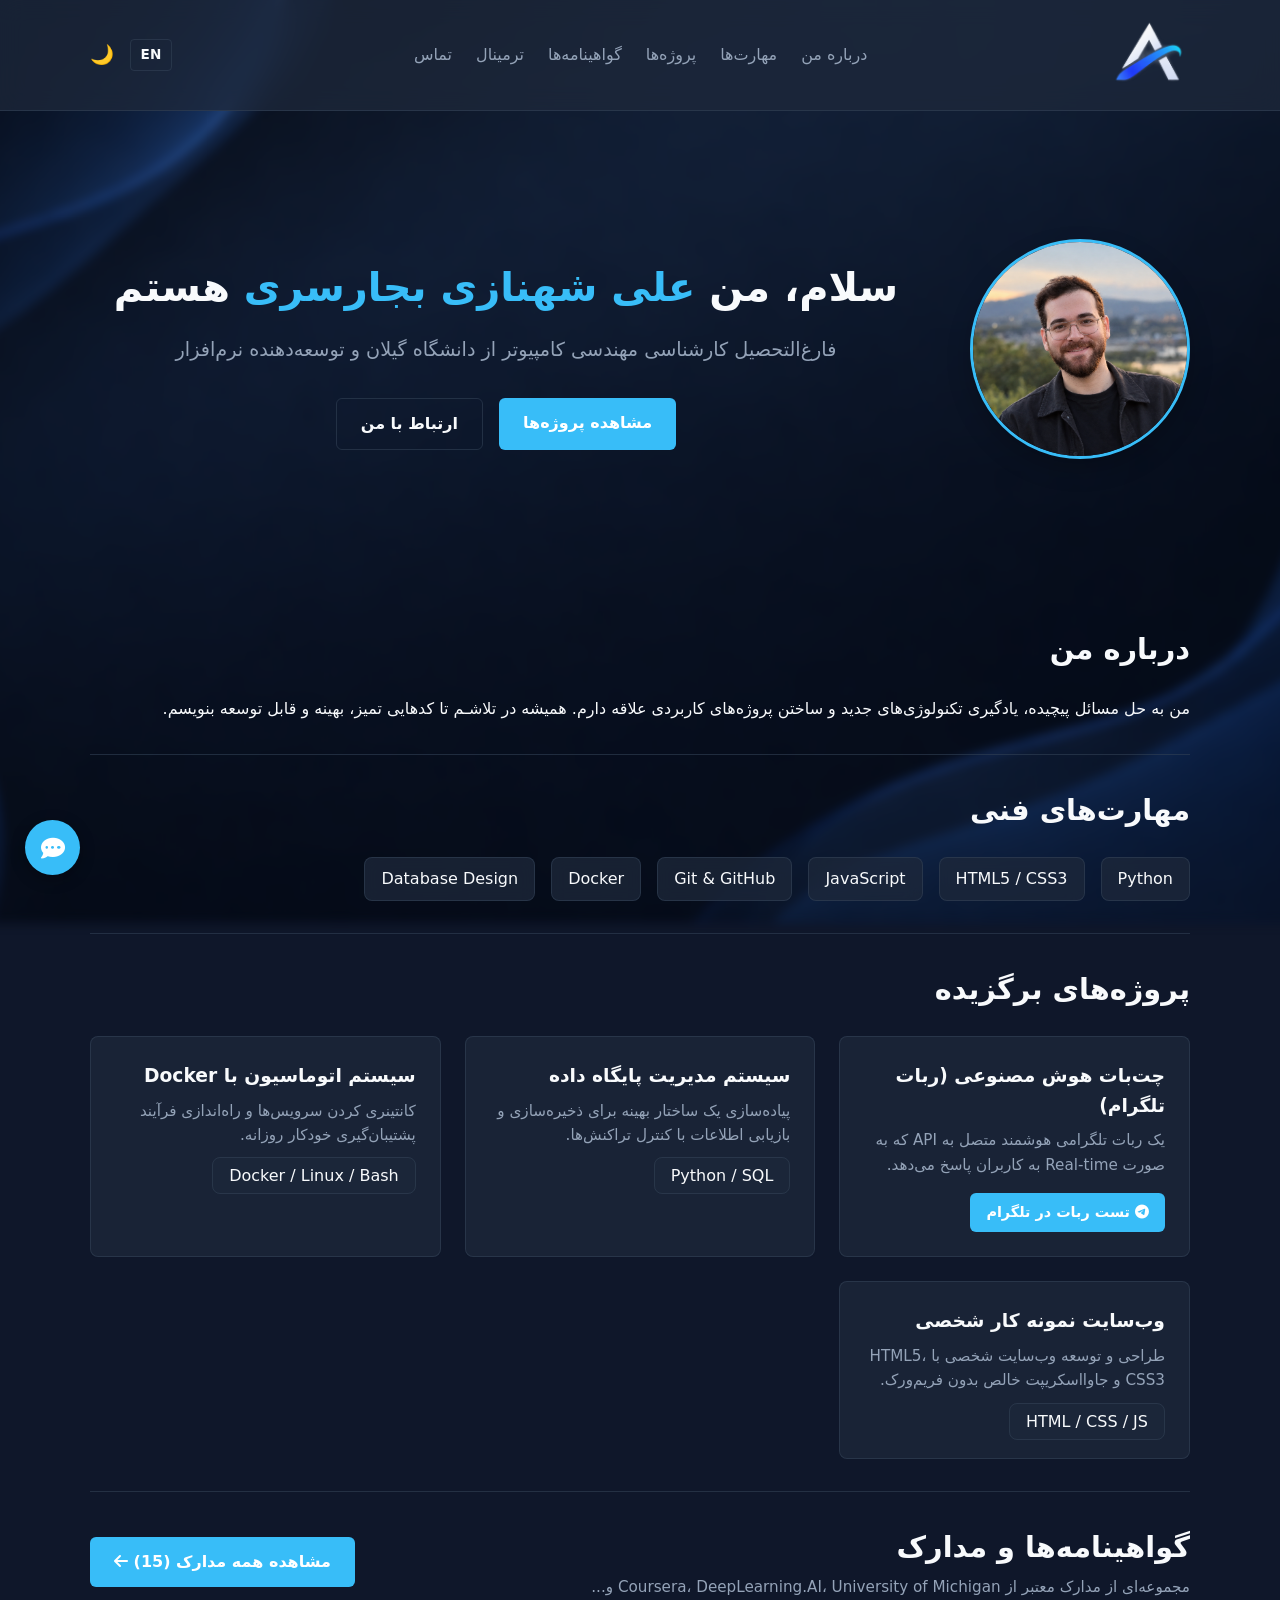
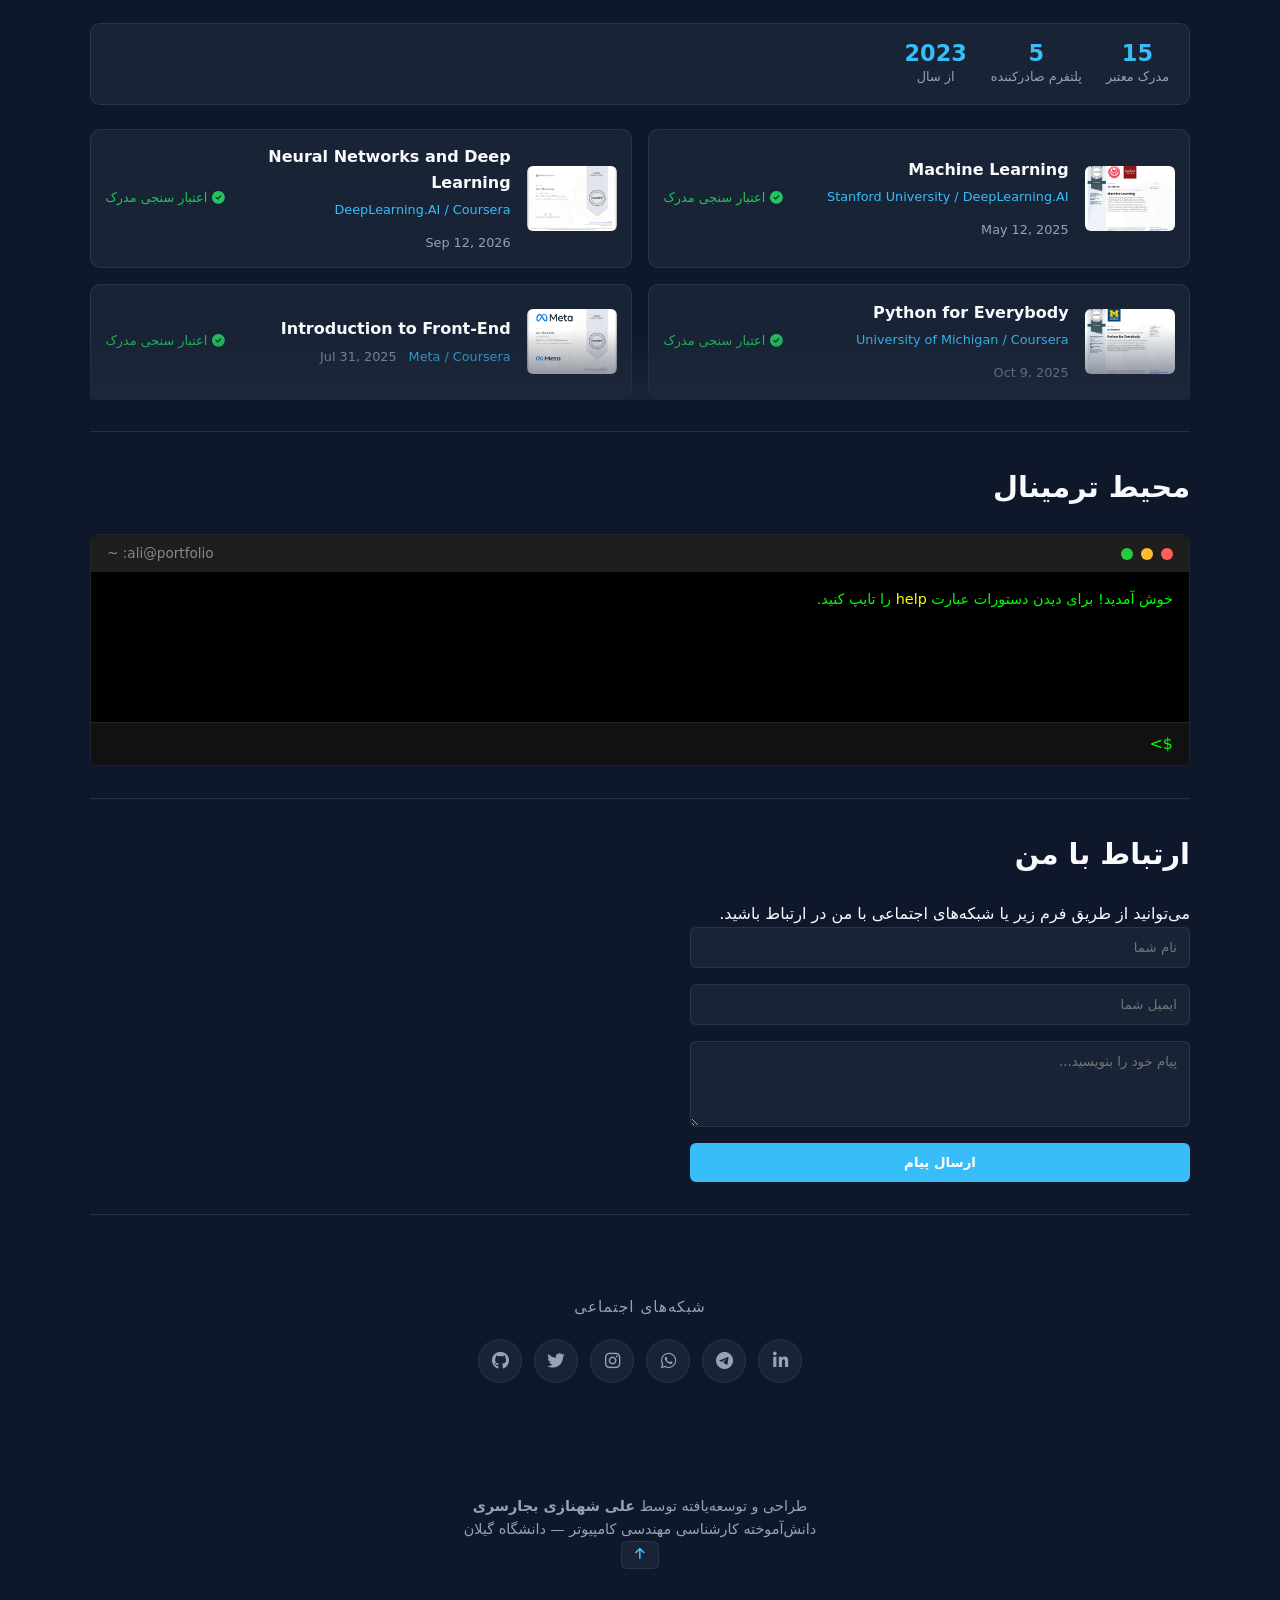
==== commit 972cb8cc: "Notice Navbar Removed and bg Url's modified" ====
--- a/index.html
+++ b/index.html
@@ -57,9 +57,6 @@
 </script>
 </head>
 <body>
-<nav class="header">
-    <h1 class="Update">توجه! این سایت در حال بروزرسانی و توسعه میباشد. از صبر و شکیبایی شما متشکریم.</h1>
-</nav>
 <header class="header">
     <div class="container nav-container">
         <div class="logo">
--- a/assets/css/style.css
+++ b/assets/css/style.css
@@ -1,21 +1,23 @@
 :root {
     --bg-color: #0f172a;
-    --card-bg: #1e293b;
+    --card-bg: rgba(30, 41, 59, 0.75); 
     --text-color: #f8fafc;
     --text-muted: #94a3b8;
     --primary-color: #38bdf8;
     --primary-hover: #0ea5e9;
-    --border-color: #334155;
+    --border-color: rgba(51, 65, 85, 0.6); 
+    --bg-image: url('/photos/bg-dark.png');
 }
 
 [data-theme="light"] {
     --bg-color: #f8fafc;
-    --card-bg: #ffffff;
+    --card-bg: rgba(255, 255, 255, 0.75);
     --text-color: #0f172a;
     --text-muted: #64748b;
     --primary-color: #0284c7;
     --primary-hover: #0369a1;
-    --border-color: #e2e8f0;
+    --border-color: rgba(226, 232, 240, 0.6);
+    --bg-image: url('/photos/bg-light.png');
 }
 
 * {
@@ -31,6 +33,26 @@
     color: var(--text-color);
     line-height: 1.6;
     transition: background-color 0.3s, color 0.3s;
+    min-height: 100vh;
+    position: relative;
+    z-index: 1; 
+}
+
+
+body::before {
+    content: "";
+    position: fixed;
+    top: 0;
+    left: 0;
+    width: 100%;
+    height: 100%;
+    z-index: -1; 
+    background-image: var(--bg-image);
+    background-size: cover;
+    background-position: center;
+    background-repeat: no-repeat;
+    filter: blur(5px);
+    transform: scale(1.05); 
 }
 
 .container {
@@ -42,6 +64,8 @@
 
 .header {
     background-color: var(--card-bg);
+    backdrop-filter: blur(12px);
+    -webkit-backdrop-filter: blur(12px);
     border-bottom: 1px solid var(--border-color);
     position: sticky;
     top: 0;
@@ -158,6 +182,8 @@
 
 .skill-tag {
     background-color: var(--card-bg);
+    backdrop-filter: blur(8px);
+    -webkit-backdrop-filter: blur(8px);
     border: 1px solid var(--border-color);
     padding: 0.5rem 1rem;
     border-radius: 8px;
@@ -172,9 +198,17 @@
 
 .project-card {
     background-color: var(--card-bg);
+    backdrop-filter: blur(8px);
+    -webkit-backdrop-filter: blur(8px);
     border: 1px solid var(--border-color);
     border-radius: 8px;
     padding: 1.5rem;
+    transition: transform 0.3s ease, border-color 0.3s ease;
+}
+
+.project-card:hover {
+    border-color: var(--primary-color);
+    transform: translateY(-3px);
 }
 
 .project-card h3 {
@@ -263,6 +297,8 @@
     border-radius: 6px;
     border: 1px solid var(--border-color);
     background-color: var(--card-bg);
+    backdrop-filter: blur(8px);
+    -webkit-backdrop-filter: blur(8px);
     color: var(--text-color);
     outline: none;
 }
@@ -273,7 +309,6 @@
     color: var(--text-muted);
     font-size: 0.9rem;
 }
-
 
 .social-links-container {
     text-align: center;
@@ -302,6 +337,8 @@
     height: 44px;
     border-radius: 50%;
     background: var(--card-bg);
+    backdrop-filter: blur(8px);
+    -webkit-backdrop-filter: blur(8px);
     border: 1px solid var(--border-color);
     display: flex;
     align-items: center;
@@ -330,7 +367,9 @@
     align-items: center;
     gap: 0.4rem;
     padding: 0.4rem 0.8rem;
-    background-color: var(--bg-color);
+    background-color: var(--card-bg);
+    backdrop-filter: blur(8px);
+    -webkit-backdrop-filter: blur(8px);
     border: 1px solid var(--border-color);
     border-radius: 6px;
     color: var(--text-color);
@@ -345,7 +384,7 @@
 }
 .back-to-top:hover {
     border-color: var(--primary-color);
-    background-color: var(--card-bg);
+    background-color: var(--bg-color);
     transform: translateY(-2px);
 }
 .back-to-top:hover i {
@@ -430,7 +469,6 @@
         justify-content: center;
     }
 }
-
 
 .chat-widget-container {
     position: fixed;
@@ -468,6 +506,8 @@
     width: 320px;
     height: 400px;
     background-color: var(--card-bg);
+    backdrop-filter: blur(16px);
+    -webkit-backdrop-filter: blur(16px);
     border: 1px solid var(--border-color);
     border-radius: 12px;
     box-shadow: 0 10px 30px rgba(0, 0, 0, 0.3);
@@ -537,7 +577,7 @@
     display: flex;
     padding: 0.75rem;
     border-top: 1px solid var(--border-color);
-    background-color: var(--bg-color);
+    background-color: transparent; /* شفاف شد تا بک‌گراند ویجت دیده شود */
     gap: 0.5rem;
 }
 
@@ -546,7 +586,7 @@
     padding: 0.5rem 0.75rem;
     border: 1px solid var(--border-color);
     border-radius: 6px;
-    background-color: var(--card-bg);
+    background-color: rgba(0, 0, 0, 0.1);
     color: var(--text-color);
     outline: none;
     font-size: 0.85rem;
@@ -566,7 +606,6 @@
     background-color: var(--primary-hover);
 }
 
-
 .certificates-grid {
     display: grid;
     grid-template-columns: repeat(auto-fit, minmax(280px, 1fr));
@@ -576,6 +615,8 @@
 
 .cert-card {
     background-color: var(--card-bg);
+    backdrop-filter: blur(8px);
+    -webkit-backdrop-filter: blur(8px);
     border: 1px solid var(--border-color);
     border-radius: 10px;
     overflow: hidden;
@@ -628,7 +669,6 @@
     font-size: 0.8rem;
     color: var(--text-muted);
 }
-
 
 .cert-modal {
     display: none;
@@ -687,7 +727,6 @@
     text-decoration-color: #0284c7;
 }
 
-
 .cert-preview-header {
     display: flex;
     justify-content: space-between;
@@ -709,6 +748,8 @@
     margin-bottom: 1.5rem;
     padding: 1rem 1.25rem;
     background: var(--card-bg);
+    backdrop-filter: blur(8px);
+    -webkit-backdrop-filter: blur(8px);
     border: 1px solid var(--border-color);
     border-radius: 10px;
 }
@@ -739,6 +780,8 @@
     align-items: center;
     gap: 1rem;
     background: var(--card-bg);
+    backdrop-filter: blur(8px);
+    -webkit-backdrop-filter: blur(8px);
     border: 1px solid var(--border-color);
     border-radius: 10px;
     padding: 0.9rem;
@@ -814,15 +857,14 @@
     left: 0;
     right: 0;
     height: 70px;
-    background: linear-gradient(to top, var(--bg-color), transparent);
+    background: linear-gradient(to top, var(--card-bg), transparent); 
     pointer-events: none;
 }
-
 
 .page-hero {
     text-align: center;
     padding: 3rem 1rem;
-    background: linear-gradient(135deg, rgba(56,189,248,0.1), transparent);
+    background: transparent; 
     border-bottom: 1px solid var(--border-color);
 }
 .page-hero h1 {
@@ -847,6 +889,8 @@
 }
 .stat-box {
     background: var(--card-bg);
+    backdrop-filter: blur(8px);
+    -webkit-backdrop-filter: blur(8px);
     border: 1px solid var(--border-color);
     border-radius: 10px;
     padding: 1rem;
@@ -869,6 +913,8 @@
     margin: 2rem 0 1.5rem;
     padding: 1rem;
     background: var(--card-bg);
+    backdrop-filter: blur(12px);
+    -webkit-backdrop-filter: blur(12px);
     border: 1px solid var(--border-color);
     border-radius: 10px;
     position: sticky;
@@ -881,7 +927,7 @@
     display: flex;
     align-items: center;
     gap: 0.5rem;
-    background: var(--bg-color);
+    background: rgba(0, 0, 0, 0.1);
     border: 1px solid var(--border-color);
     border-radius: 6px;
     padding: 0.5rem 0.75rem;
@@ -902,7 +948,7 @@
     color: var(--text-muted);
 }
 .cert-toolbar select {
-    background: var(--bg-color);
+    background: rgba(0, 0, 0, 0.1);
     border: 1px solid var(--border-color);
     color: var(--text-color);
     padding: 0.5rem 0.75rem;
@@ -915,6 +961,10 @@
 .cert-toolbar select:focus {
     border-color: var(--primary-color);
 }
+.cert-toolbar select option {
+    background-color: var(--bg-color);
+    color: var(--text-color);
+}
 
 .cert-year-group {
     margin-bottom: 2rem;
@@ -944,6 +994,8 @@
 
 .cert-card-big {
     background-color: var(--card-bg);
+    backdrop-filter: blur(8px);
+    -webkit-backdrop-filter: blur(8px);
     border: 1px solid var(--border-color);
     border-radius: 10px;
     overflow: hidden;
@@ -1032,7 +1084,6 @@
     margin-bottom: 0.5rem;
     color: var(--text-color);
 }
-
 
 @media (max-width: 768px) {
     .cert-preview-header {
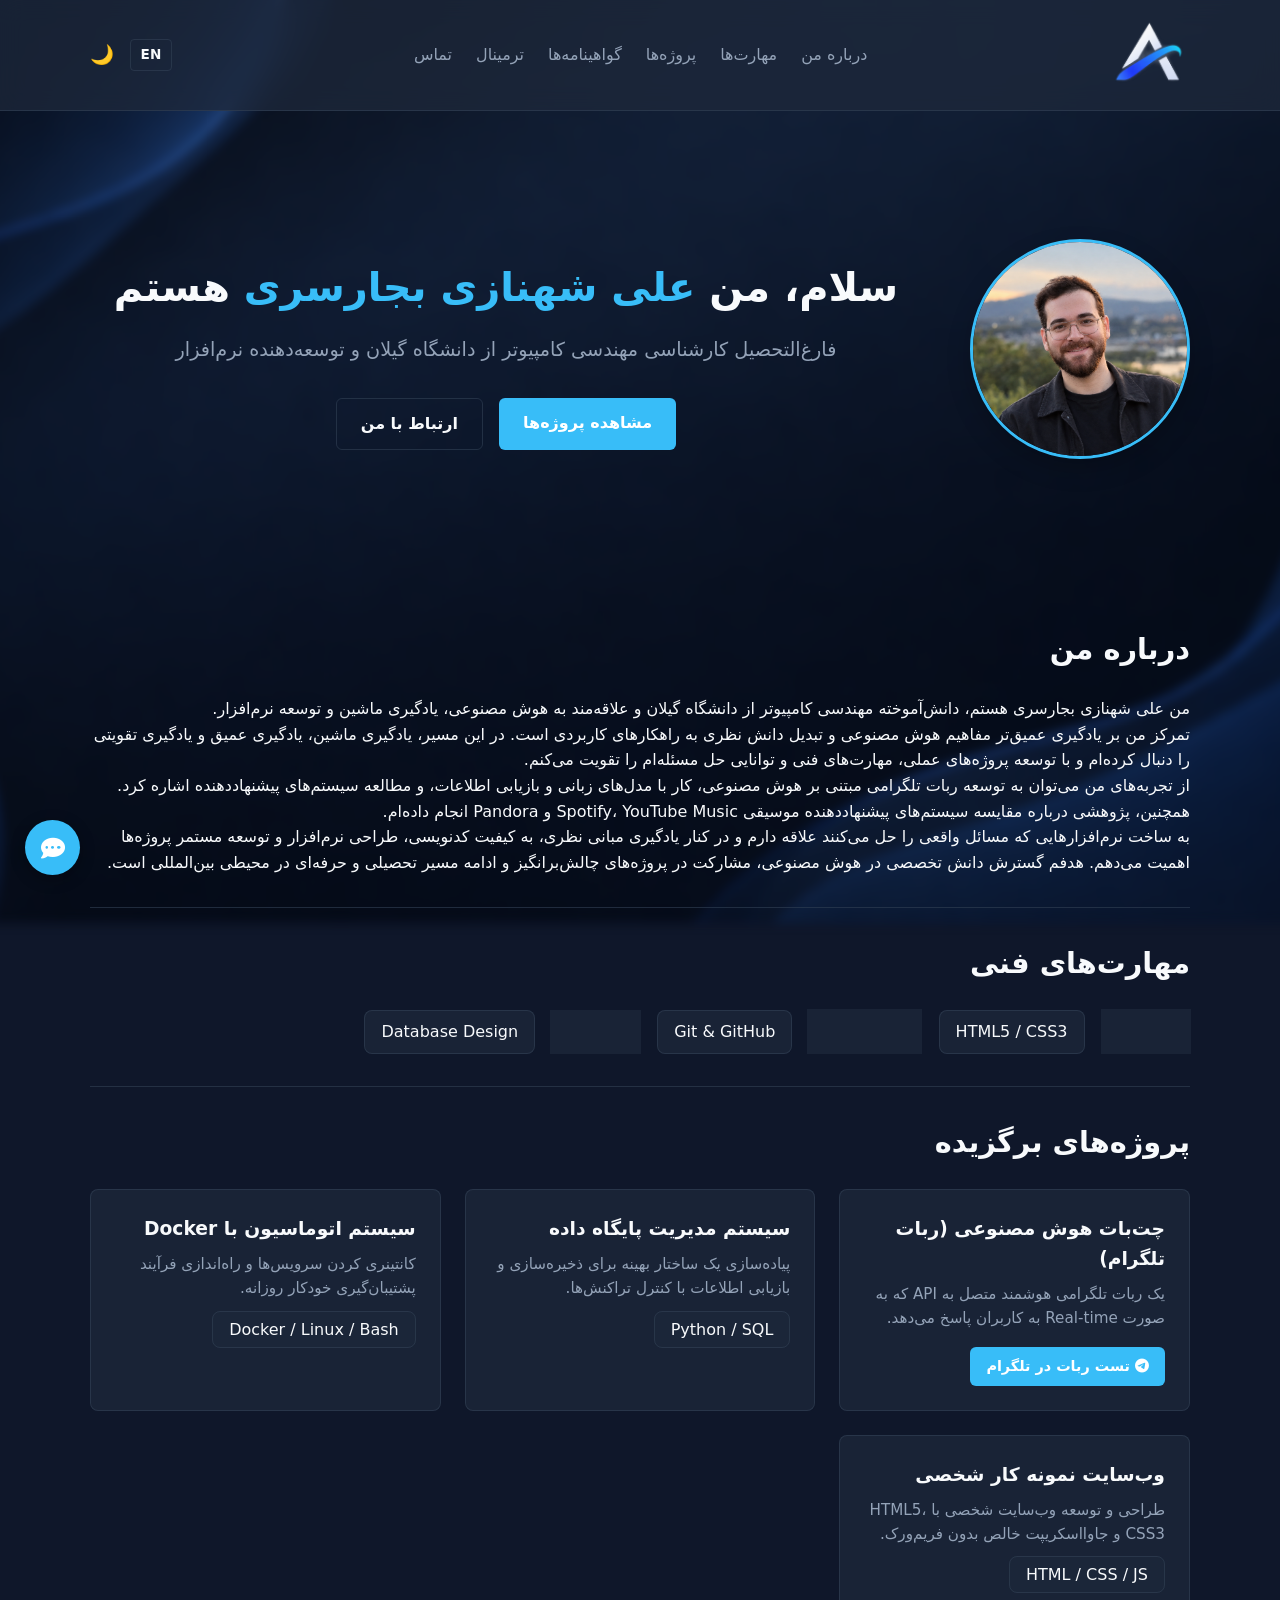
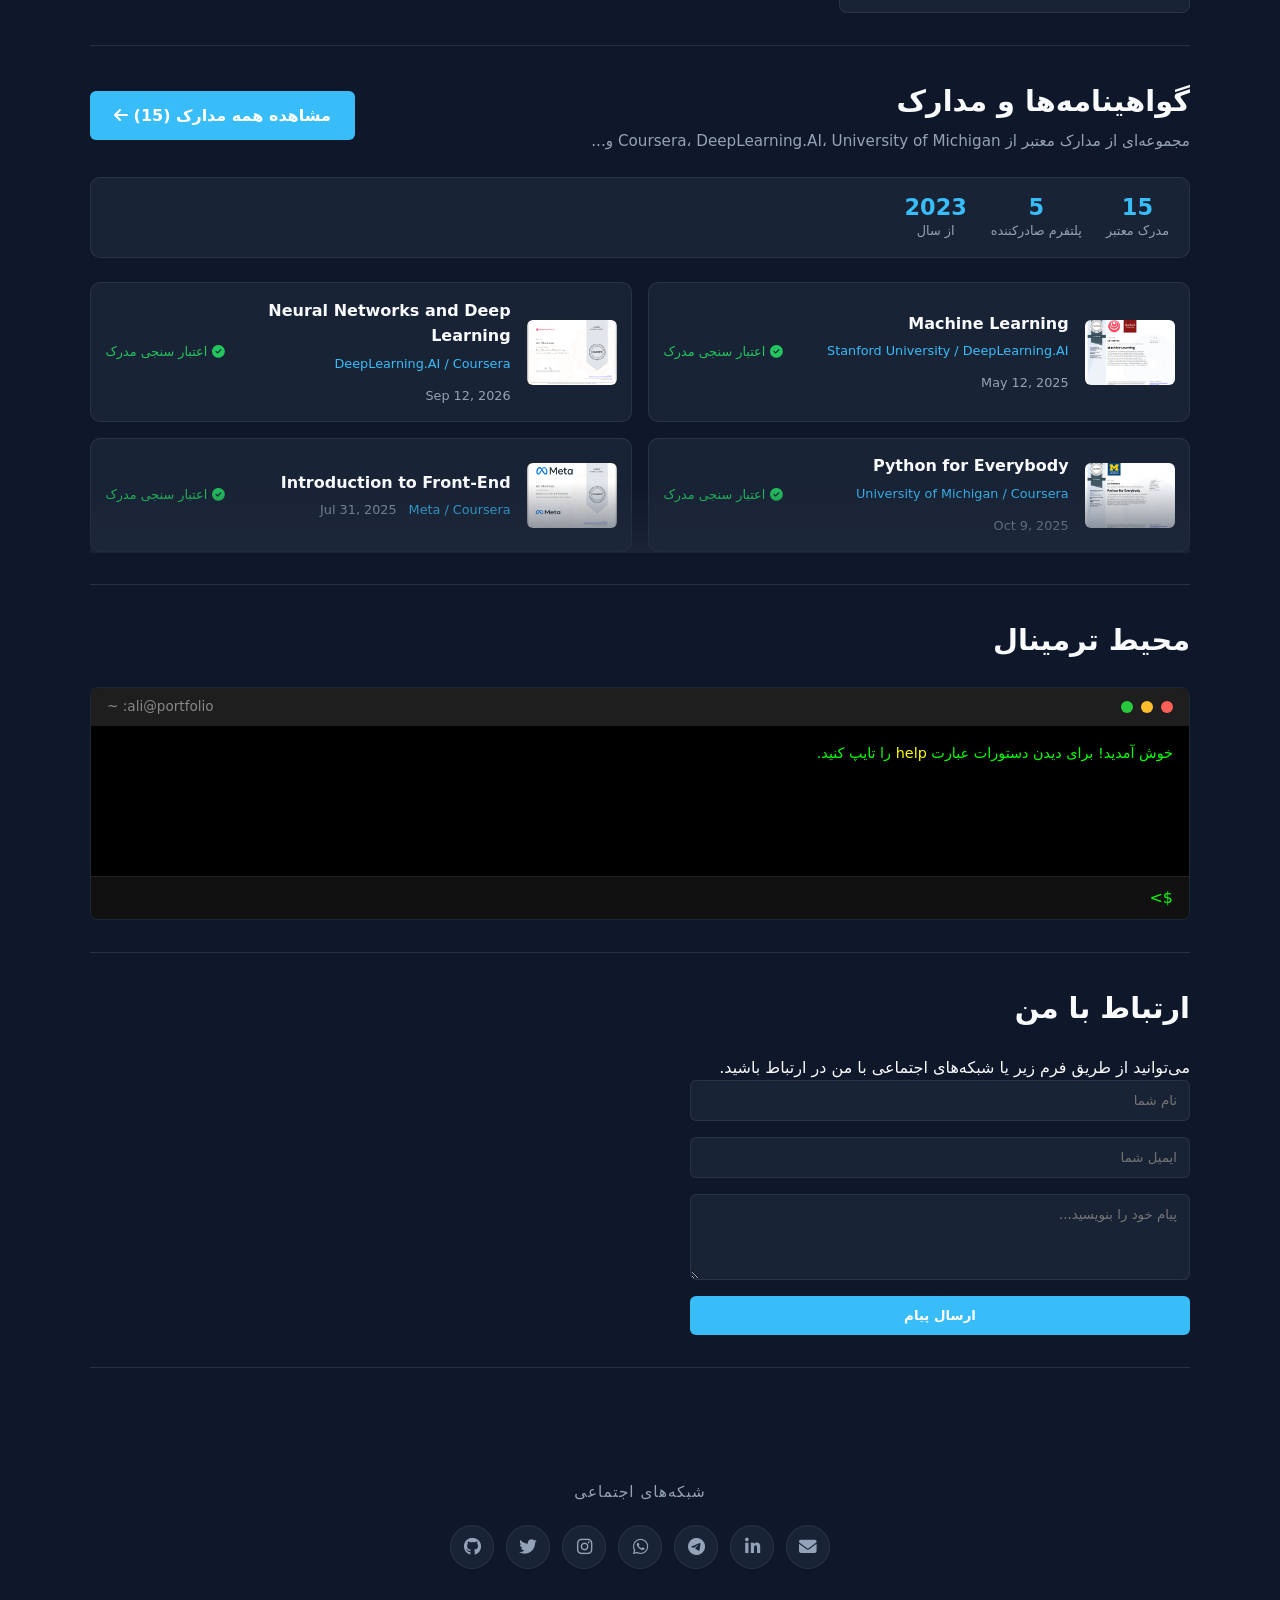
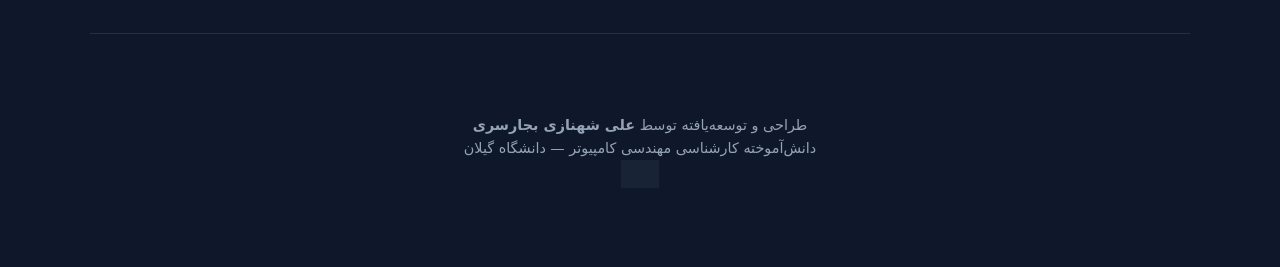
==== commit 7b71fb1e: "Email icon added in social media section and bio modified" ====
--- a/index.html
+++ b/index.html
@@ -102,10 +102,35 @@
     </div>
 </section>
 
-        <section id="about" class="section container">
-            <h2>درباره من</h2>
-            <p>من به حل مسائل پیچیده، یادگیری تکنولوژی‌های جدید و ساختن پروژه‌های کاربردی علاقه دارم. همیشه در تلاشـم تا کدهایی تمیز، بهینه و قابل توسعه بنویسم.</p>
-        </section>
+<section id="about" class="section container">
+    <h2>درباره من</h2>
+
+    <p>
+        من علی شهنازی بجارسری هستم، دانش‌آموخته مهندسی کامپیوتر از دانشگاه گیلان
+        و علاقه‌مند به هوش مصنوعی، یادگیری ماشین و توسعه نرم‌افزار.
+    </p>
+
+    <p>
+        تمرکز من بر یادگیری عمیق‌تر مفاهیم هوش مصنوعی و تبدیل دانش نظری به
+        راهکارهای کاربردی است. در این مسیر، یادگیری ماشین، یادگیری عمیق و
+        یادگیری تقویتی را دنبال کرده‌ام و با توسعه پروژه‌های عملی، مهارت‌های
+        فنی و توانایی حل مسئله‌ام را تقویت می‌کنم.
+    </p>
+
+    <p>
+        از تجربه‌های من می‌توان به توسعه ربات تلگرامی مبتنی بر هوش مصنوعی،
+        کار با مدل‌های زبانی و بازیابی اطلاعات، و مطالعه سیستم‌های پیشنهاددهنده
+        اشاره کرد. همچنین، پژوهشی درباره مقایسه سیستم‌های پیشنهاددهنده موسیقی
+        Spotify، YouTube Music و Pandora انجام داده‌ام.
+    </p>
+
+    <p>
+        به ساخت نرم‌افزارهایی که مسائل واقعی را حل می‌کنند علاقه دارم و در کنار
+        یادگیری مبانی نظری، به کیفیت کدنویسی، طراحی نرم‌افزار و توسعه مستمر
+        پروژه‌ها اهمیت می‌دهم. هدفم گسترش دانش تخصصی در هوش مصنوعی، مشارکت در
+        پروژه‌های چالش‌برانگیز و ادامه مسیر تحصیلی و حرفه‌ای در محیطی بین‌المللی است.
+    </p>
+</section>
 
         <section id="skills" class="section container">
             <h2>مهارت‌های فنی</h2>
@@ -266,15 +291,16 @@
                 <button type="submit" class="btn primary-btn">ارسال پیام</button>
             </form>
         </section>
-    </main>
-
-
-    
-
-
+
+
+
+ <section id="contact" class="section container">
 <div class="social-links-container">
     <h3>شبکه‌های اجتماعی</h3>
     <div class="social-grid-minimal">
+        <a href="mailto:alishahnazi83@gmail.com" target="_blank" class="social-icon email" title="Email" aria-label="Email">
+            <i class="fas fa-envelope"></i>
+        </a>
         <a href="https://linkedin.com/in/ali-shahnazi-678bba342" target="_blank" class="social-icon linkedin" title="LinkedIn" aria-label="LinkedIn">
             <i class="fab fa-linkedin-in"></i>
         </a>
@@ -295,10 +321,8 @@
         </a>
     </div>
 </div>
-
-
-
-
+</section>
+    </main>
 
 
 <footer class="footer">
--- a/assets/css/style.css
+++ b/assets/css/style.css
@@ -260,6 +260,7 @@
     height: 150px;
     overflow-y: auto;
     font-size: 0.9rem;
+    line-height: 1.6;
 }
 
 .terminal-input-line {
@@ -1117,4 +1118,10 @@
     .stats-mini {
         gap: 1rem;
     }
+}
+
+
+.social-icon.email:hover { 
+    background: #ea4335; 
+    border-color: #ea4335; 
 }
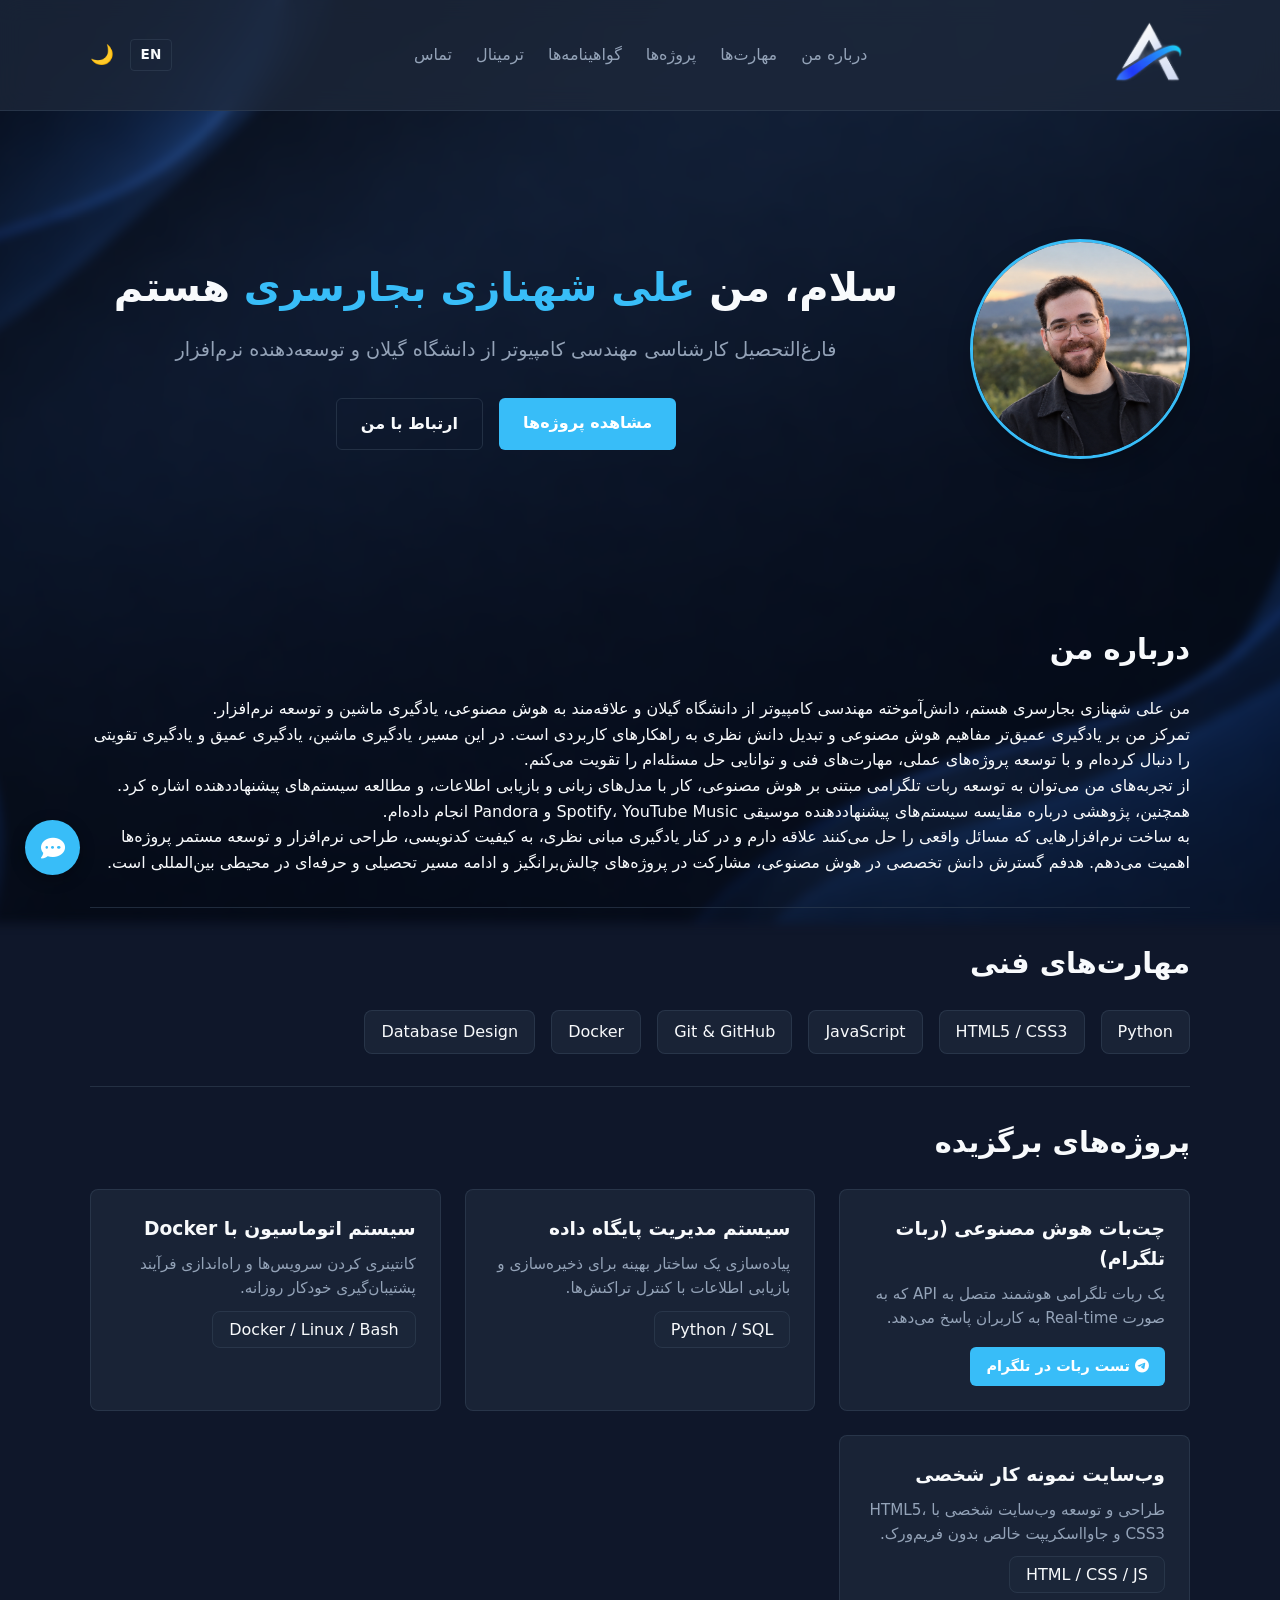
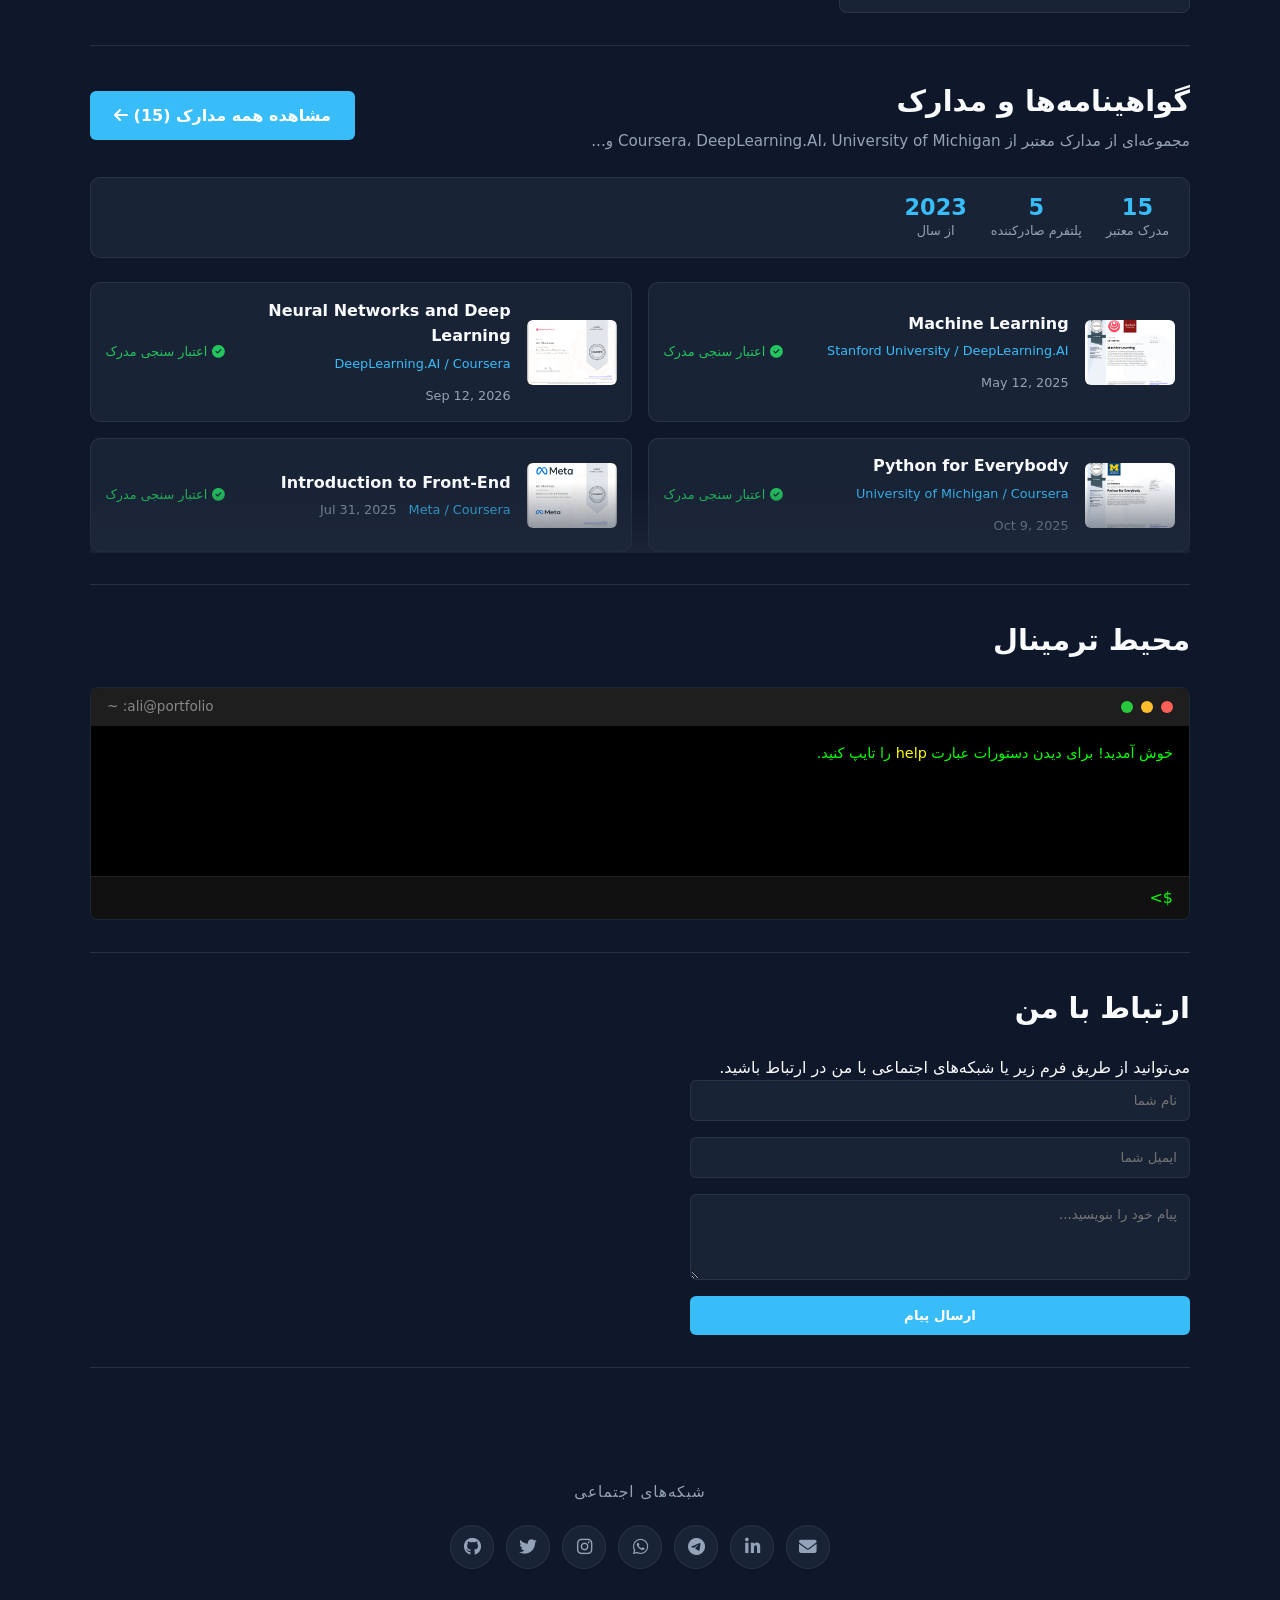
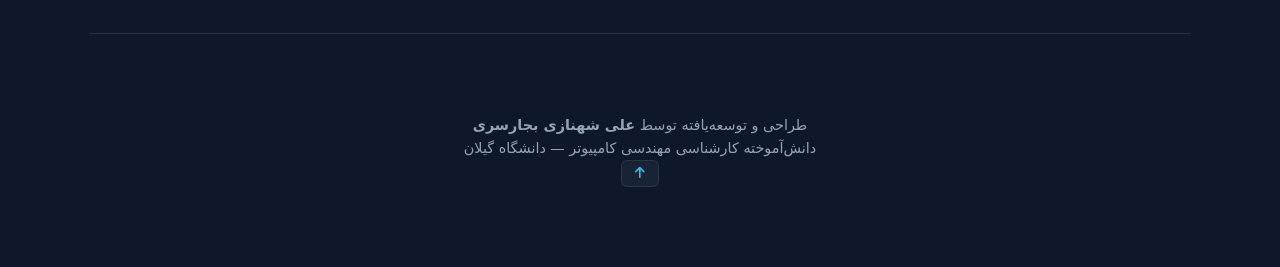
==== commit f1a788e9: "website modified for mobile use" ====
--- a/index.html
+++ b/index.html
@@ -62,7 +62,12 @@
         <div class="logo">
             <a href="#"><img src="photos/Logo TP.png" alt="لوگوی علی شهنازی"></a>
         </div>
-        <nav>
+
+        <button class="mobile-menu-btn" id="mobile-menu-btn" aria-label="Toggle navigation">
+            <i class="fas fa-bars"></i>
+        </button>
+        
+        <nav id="main-nav">
             <ul class="nav-links">
                 <li><a href="#about">درباره من</a></li>
                 <li><a href="#skills">مهارت‌ها</a></li>
--- a/assets/css/style.css
+++ b/assets/css/style.css
@@ -114,6 +114,17 @@
     font-size: 1.2rem;
 }
 
+
+.mobile-menu-btn {
+    display: none;
+    background: none;
+    border: none;
+    color: var(--text-color);
+    font-size: 1.6rem;
+    cursor: pointer;
+    padding: 0.2rem 0.5rem;
+}
+
 .hero {
     text-align: center;
     padding: 5rem 1rem;
@@ -1087,6 +1098,76 @@
 }
 
 @media (max-width: 768px) {
+    /* ===== تنظیمات هدر و منوی موبایل ===== */
+    
+    /* ۱. دکمه همبرگری */
+    .mobile-menu-btn {
+        display: block !important;
+        color: var(--text-color);
+        font-size: 1.5rem;
+        background: none;
+        border: none;
+        cursor: pointer;
+        padding: 0.5rem;
+        margin-left: 0.5rem;
+    }
+
+    /* ۲. منوی موبایل (کاملاً مخفی در حالت عادی) */
+    #main-nav {
+        display: none; /* این خط منو را در گوشی کلاً مخفی می‌کند */
+        position: absolute;
+        top: 100%;
+        left: 0;
+        width: 100%;
+        background: var(--card-bg);
+        backdrop-filter: blur(16px);
+        -webkit-backdrop-filter: blur(16px);
+        border-bottom: 1px solid var(--border-color);
+        z-index: 1000;
+    }
+
+    /* ۳. وقتی کاربر روی دکمه کلیک کرد (کلاس active اضافه شد) */
+    #main-nav.active {
+        display: block; 
+    }
+
+    /* ۴. چیدمان لینک‌ها در منوی کشویی */
+    .nav-links {
+        flex-direction: column;
+        align-items: center;
+        padding: 1rem 0;
+        gap: 1.2rem;
+    }
+    
+    /* خط جداکننده بین لینک‌ها در گوشی */
+    .nav-links li {
+        width: 100%;
+        text-align: center;
+        border-bottom: 1px solid rgba(255,255,255,0.05);
+        padding-bottom: 0.8rem;
+    }
+    .nav-links li:last-child {
+        border-bottom: none;
+        padding-bottom: 0;
+    }
+
+    /* ===== تنظیمات بقیه بخش‌ها در گوشی ===== */
+    .hero-content {
+        flex-direction: column-reverse;
+        text-align: center;
+        gap: 2rem;
+    }
+
+    .hero-image img {
+        width: 170px;
+        height: 170px;
+    }
+
+    .hero-btns {
+        justify-content: center;
+    }
+
+    /* ستون کردن کارت‌های گواهینامه */
     .cert-preview-header {
         flex-direction: column;
         align-items: flex-start;
@@ -1101,7 +1182,12 @@
     }
     .search-box { min-width: 100%; }
     .cert-toolbar select { width: 100%; }
-}
+    
+    .stats-banner { grid-template-columns: 1fr; }
+    .stats-mini { justify-content: space-around; }
+}
+
+/* ===== تنظیمات برای گوشی‌های خیلی کوچک ===== */
 @media (max-width: 500px) {
     .social-icon {
         width: 40px;
@@ -1118,10 +1204,38 @@
     .stats-mini {
         gap: 1rem;
     }
-}
+    
+    .container {
+        width: 92%;
+        padding: 1.5rem 0;
+    }
+    .hero h1 {
+        font-size: 1.8rem;
+    }
+    .section h2 {
+        font-size: 1.5rem;
+    }
+    .cert-card-big .cert-info h3 {
+        font-size: 0.95rem;
+    }
+    
+    /* کوچک کردن لوگو و دکمه‌های هدر در گوشی‌های کوچک */
+    .logo img {
+        height: 45px;
+    }
+    .header-actions {
+        gap: 0.5rem;
+    }
+    .lang-switch-btn {
+        font-size: 0.75rem;
+        padding: 0.2rem 0.4rem;
+    }
+}
+
 
 
 .social-icon.email:hover { 
     background: #ea4335; 
     border-color: #ea4335; 
-}+}
+
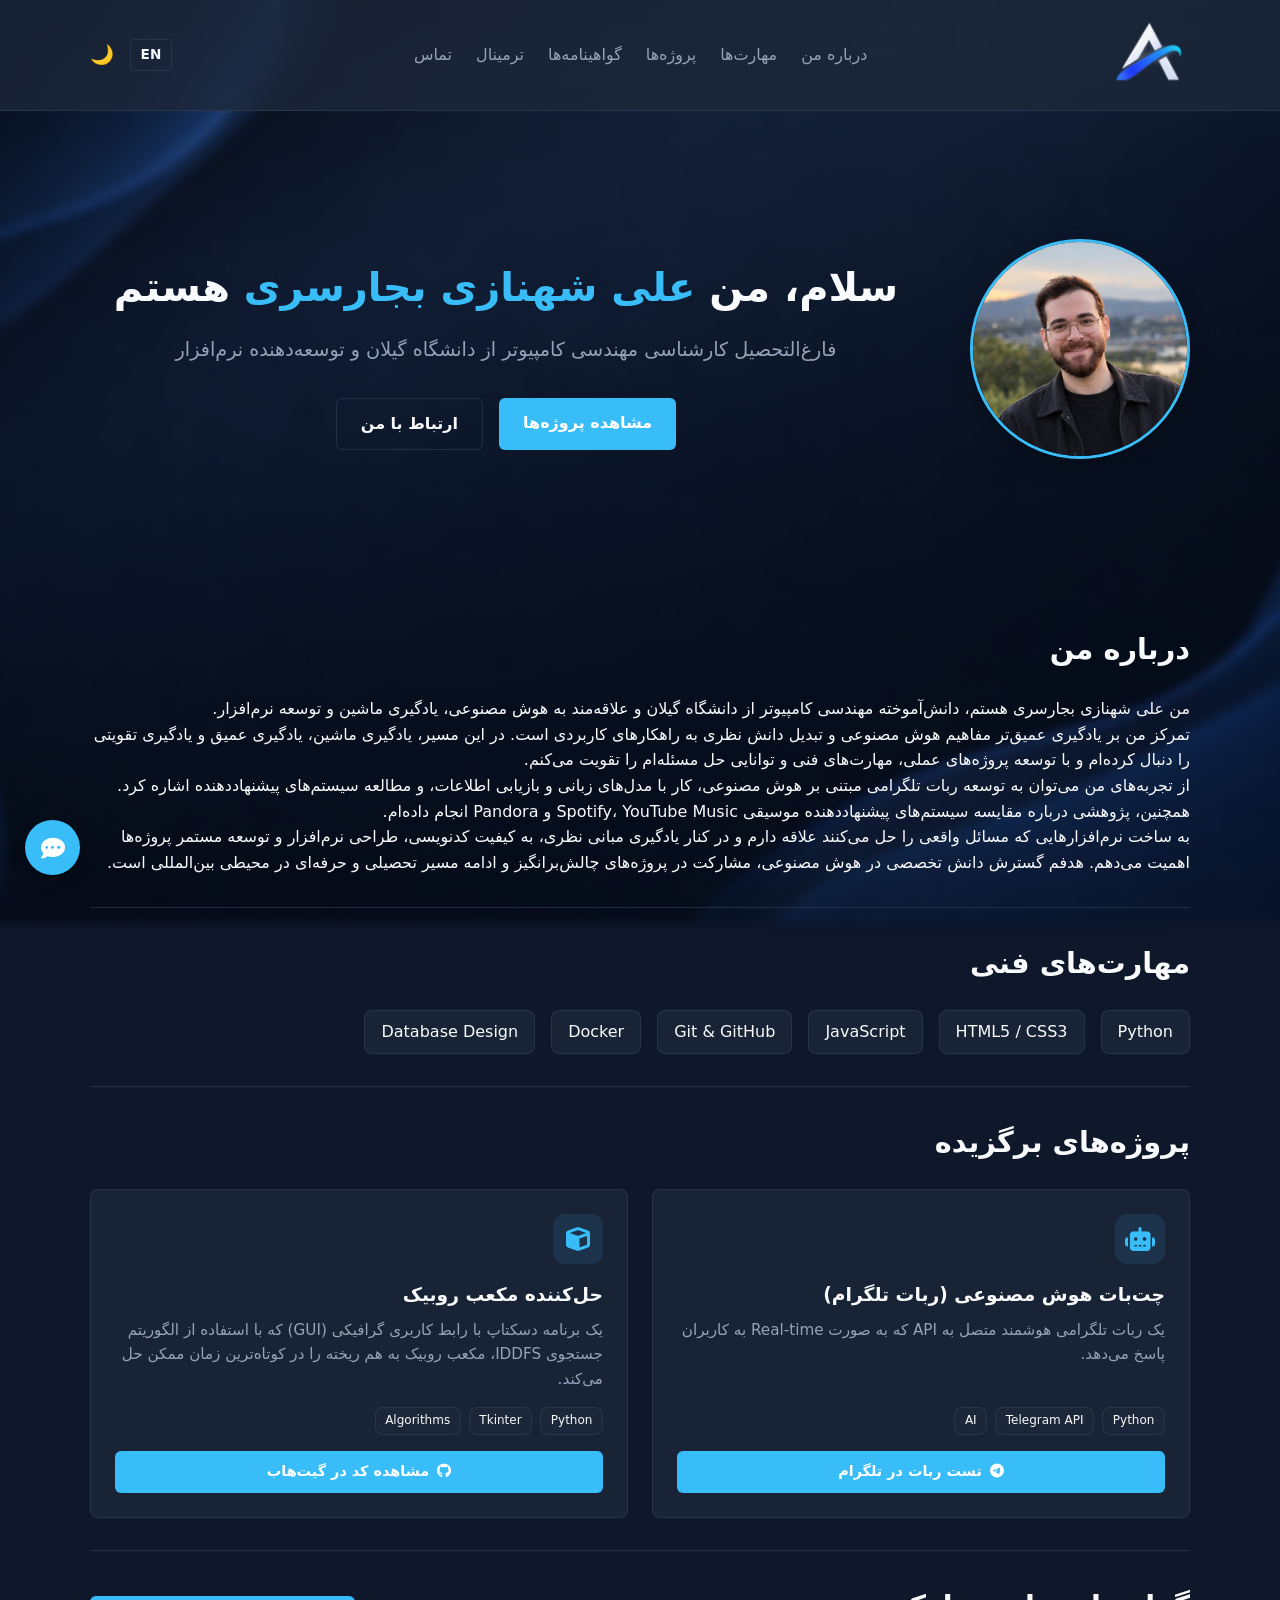
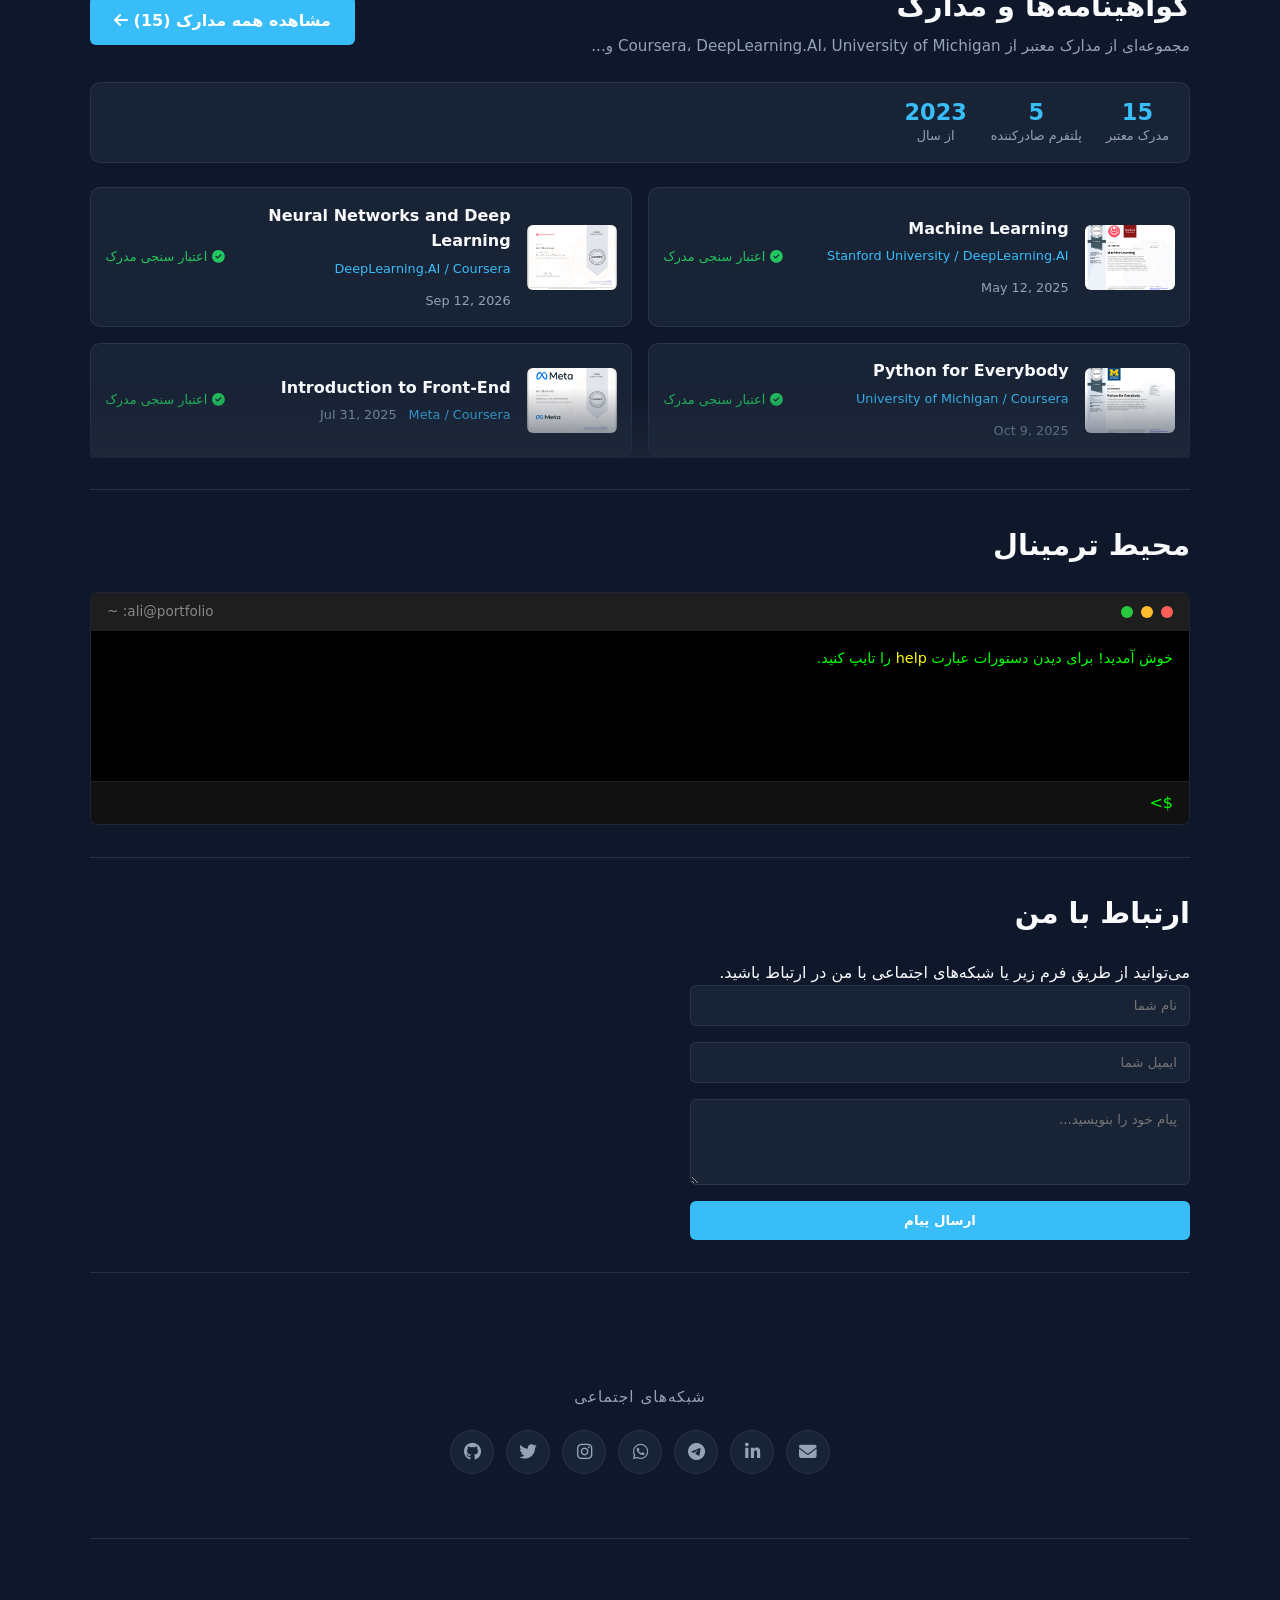
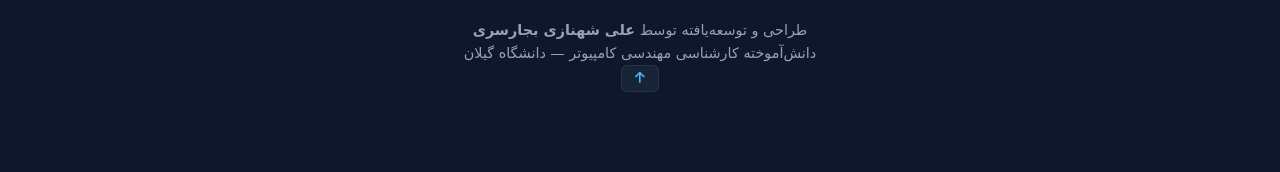
==== commit c3a1c2e4: "project section redesigned and Rubic project added" ====
--- a/index.html
+++ b/index.html
@@ -12,7 +12,6 @@
     <link rel="icon" type="image/png" href="photos/Neon Ribbon A App Icon.png">
     <link rel="stylesheet" href="assets/css/style.css">
     <link rel="stylesheet" href="https://cdnjs.cloudflare.com/ajax/libs/font-awesome/6.4.0/css/all.min.css">
-    <!-- Open Graph / Social Media -->
     <meta property="og:title" content="علی شهنازی بجارسری | توسعه‌دهنده نرم‌افزار">
     <meta property="og:description" content="نمونه کارها، پروژه‌ها و مدارک معتبر مهندسی کامپیوتر در حوزه توسعه وب و هوش مصنوعی.">
     <meta property="og:type" content="website">
@@ -66,7 +65,7 @@
         <button class="mobile-menu-btn" id="mobile-menu-btn" aria-label="Toggle navigation">
             <i class="fas fa-bars"></i>
         </button>
-        
+
         <nav id="main-nav">
             <ul class="nav-links">
                 <li><a href="#about">درباره من</a></li>
@@ -83,7 +82,7 @@
             <a href="index-en.html" class="lang-switch-btn">EN</a>
             <button id="theme-toggle" class="theme-btn">🌙</button>
         </div>
-    </div>
+    </div>          
 </header>
 
     <main>
@@ -152,19 +151,53 @@
 
         <section id="projects" class="section container">
             <h2>پروژه‌های برگزیده</h2>
-            <div id="projects-grid" class="projects-grid">
-             <div class="project-card">
-    <h3>چت‌بات هوش مصنوعی (ربات تلگرام)</h3>
-    <p>یک ربات تلگرامی هوشمند متصل به API که به صورت Real-time به کاربران پاسخ می‌دهد.</p>
-    <div style="margin-top: 1rem;">
-        <a href="https://t.me/Alish_AiAssistant_bot" target="_blank" class="btn primary-btn" style="display: inline-block; padding: 0.5rem 1rem; font-size: 0.9rem;">
-            <i class="fab fa-telegram-plane"></i> تست ربات در تلگرام
-        </a>
-    </div>
-</div>
-            </div>
+        <div id="projects-grid" class="projects-grid">
+            
+            <!-- 1 -->
+            <div class="project-card">
+                <div class="project-icon"><i class="fas fa-robot"></i></div>
+                <h3>چت‌بات هوش مصنوعی (ربات تلگرام)</h3>
+                <p>یک ربات تلگرامی هوشمند متصل به API که به صورت Real-time به کاربران پاسخ می‌دهد.</p>
+                
+
+                <div class="project-tech">
+                    <span class="skill-tag">Python</span>
+                    <span class="skill-tag">Telegram API</span>
+                    <span class="skill-tag">AI</span>
+                </div>
+                
+
+                <div class="project-links">
+                    <a href="https://t.me/Alish_AiAssistant_bot" target="_blank" class="btn primary-btn">
+                        <i class="fab fa-telegram-plane"></i> تست ربات در تلگرام
+                    </a>
+                </div>
+            </div>
+
+            <!-- 2 -->
+            <div class="project-card">
+                <div class="project-icon"><i class="fas fa-cube"></i></div>
+                <h3>حل‌کننده مکعب روبیک</h3>
+                <p>یک برنامه دسکتاپ با رابط کاربری گرافیکی (GUI) که با استفاده از الگوریتم جستجوی IDDFS، مکعب روبیک به هم ریخته را در کوتاه‌ترین زمان ممکن حل می‌کند.</p>
+                
+
+                <div class="project-tech">
+                    <span class="skill-tag">Python</span>
+                    <span class="skill-tag">Tkinter</span>
+                    <span class="skill-tag">Algorithms</span>
+                </div>
+                
+
+                <div class="project-links">
+                    <a href="https://github.com/Awlishahnazi/Rubiks-Cube-Solver" target="_blank" class="btn primary-btn">
+                        <i class="fab fa-github"></i> مشاهده کد در گیت‌هاب
+                    </a>
+                </div>
+            </div>
+
+
+        </div>
         </section>
-
 
 
 
@@ -352,12 +385,6 @@
 
     <script src="assets/js/main.js"></script>
 
-
-
-
-
-
-
 <div class="chat-widget-container">
 
     <button id="chat-toggle-btn" class="chat-toggle-btn" title="گفتگو با ربات هوش مصنوعی">
@@ -380,4 +407,4 @@
     </div>
 </div>
 </body>
-</html>
+</html>
--- a/assets/css/style.css
+++ b/assets/css/style.css
@@ -1098,9 +1098,7 @@
 }
 
 @media (max-width: 768px) {
-    /* ===== تنظیمات هدر و منوی موبایل ===== */
-    
-    /* ۱. دکمه همبرگری */
+
     .mobile-menu-btn {
         display: block !important;
         color: var(--text-color);
@@ -1112,9 +1110,9 @@
         margin-left: 0.5rem;
     }
 
-    /* ۲. منوی موبایل (کاملاً مخفی در حالت عادی) */
+
     #main-nav {
-        display: none; /* این خط منو را در گوشی کلاً مخفی می‌کند */
+        display: none; 
         position: absolute;
         top: 100%;
         left: 0;
@@ -1126,12 +1124,12 @@
         z-index: 1000;
     }
 
-    /* ۳. وقتی کاربر روی دکمه کلیک کرد (کلاس active اضافه شد) */
+
     #main-nav.active {
         display: block; 
     }
 
-    /* ۴. چیدمان لینک‌ها در منوی کشویی */
+
     .nav-links {
         flex-direction: column;
         align-items: center;
@@ -1139,7 +1137,7 @@
         gap: 1.2rem;
     }
     
-    /* خط جداکننده بین لینک‌ها در گوشی */
+
     .nav-links li {
         width: 100%;
         text-align: center;
@@ -1151,23 +1149,26 @@
         padding-bottom: 0;
     }
 
-    /* ===== تنظیمات بقیه بخش‌ها در گوشی ===== */
+    .hero {
+        padding: 1rem 1rem !important; 
+    }
+
     .hero-content {
-        flex-direction: column-reverse;
+        flex-direction: column;
         text-align: center;
-        gap: 2rem;
+        gap: 1.5rem;
     }
 
     .hero-image img {
-        width: 170px;
-        height: 170px;
+        width: 140px;
+        height: 140px;
     }
 
     .hero-btns {
         justify-content: center;
     }
 
-    /* ستون کردن کارت‌های گواهینامه */
+
     .cert-preview-header {
         flex-direction: column;
         align-items: flex-start;
@@ -1185,9 +1186,17 @@
     
     .stats-banner { grid-template-columns: 1fr; }
     .stats-mini { justify-content: space-around; }
-}
-
-/* ===== تنظیمات برای گوشی‌های خیلی کوچک ===== */
+
+    .hero-text h1 {
+        margin-bottom: 0.4rem; 
+    }
+    
+    .hero-text p {
+        margin-bottom: 1rem; 
+    }
+}
+
+
 @media (max-width: 500px) {
     .social-icon {
         width: 40px;
@@ -1219,7 +1228,7 @@
         font-size: 0.95rem;
     }
     
-    /* کوچک کردن لوگو و دکمه‌های هدر در گوشی‌های کوچک */
+
     .logo img {
         height: 45px;
     }
@@ -1239,3 +1248,79 @@
     border-color: #ea4335; 
 }
 
+
+.project-card {
+    display: flex;
+    flex-direction: column; 
+    height: 100%; 
+    background-color: var(--card-bg);
+    backdrop-filter: blur(8px);
+    -webkit-backdrop-filter: blur(8px);
+    border: 1px solid var(--border-color);
+    border-radius: 8px;
+    padding: 1.5rem;
+    transition: transform 0.3s ease, border-color 0.3s ease;
+}
+
+.project-card:hover {
+    border-color: var(--primary-color);
+    transform: translateY(-3px);
+}
+
+.project-icon {
+    width: 50px;
+    height: 50px;
+    border-radius: 12px;
+    background: rgba(56, 189, 248, 0.1);
+    color: var(--primary-color);
+    display: flex;
+    align-items: center;
+    justify-content: center;
+    font-size: 1.5rem;
+    margin-bottom: 1rem;
+    transition: transform 0.3s ease, background 0.3s ease;
+    align-self: flex-start; 
+}
+
+.project-card:hover .project-icon {
+    transform: scale(1.1) rotate(5deg);
+    background: var(--primary-color);
+    color: #fff;
+}
+
+
+.project-tech {
+    display: flex;
+    flex-wrap: wrap;
+    gap: 0.5rem;
+    margin-top: auto; 
+    margin-bottom: 1rem; 
+}
+
+.project-tech .skill-tag {
+    font-size: 0.75rem;
+    padding: 0.2rem 0.6rem;
+}
+
+
+.project-links {
+    margin-top: 0; 
+    display: flex;
+    gap: 0.5rem;
+}
+
+.project-links .btn {
+    width: 100%;
+    text-align: center;
+    display: inline-flex;
+    justify-content: center;
+    align-items: center;
+    gap: 0.5rem;
+    padding: 0.6rem 1rem;
+    font-size: 0.9rem;
+}
+
+
+.projects-grid {
+    grid-auto-rows: 1fr;
+}
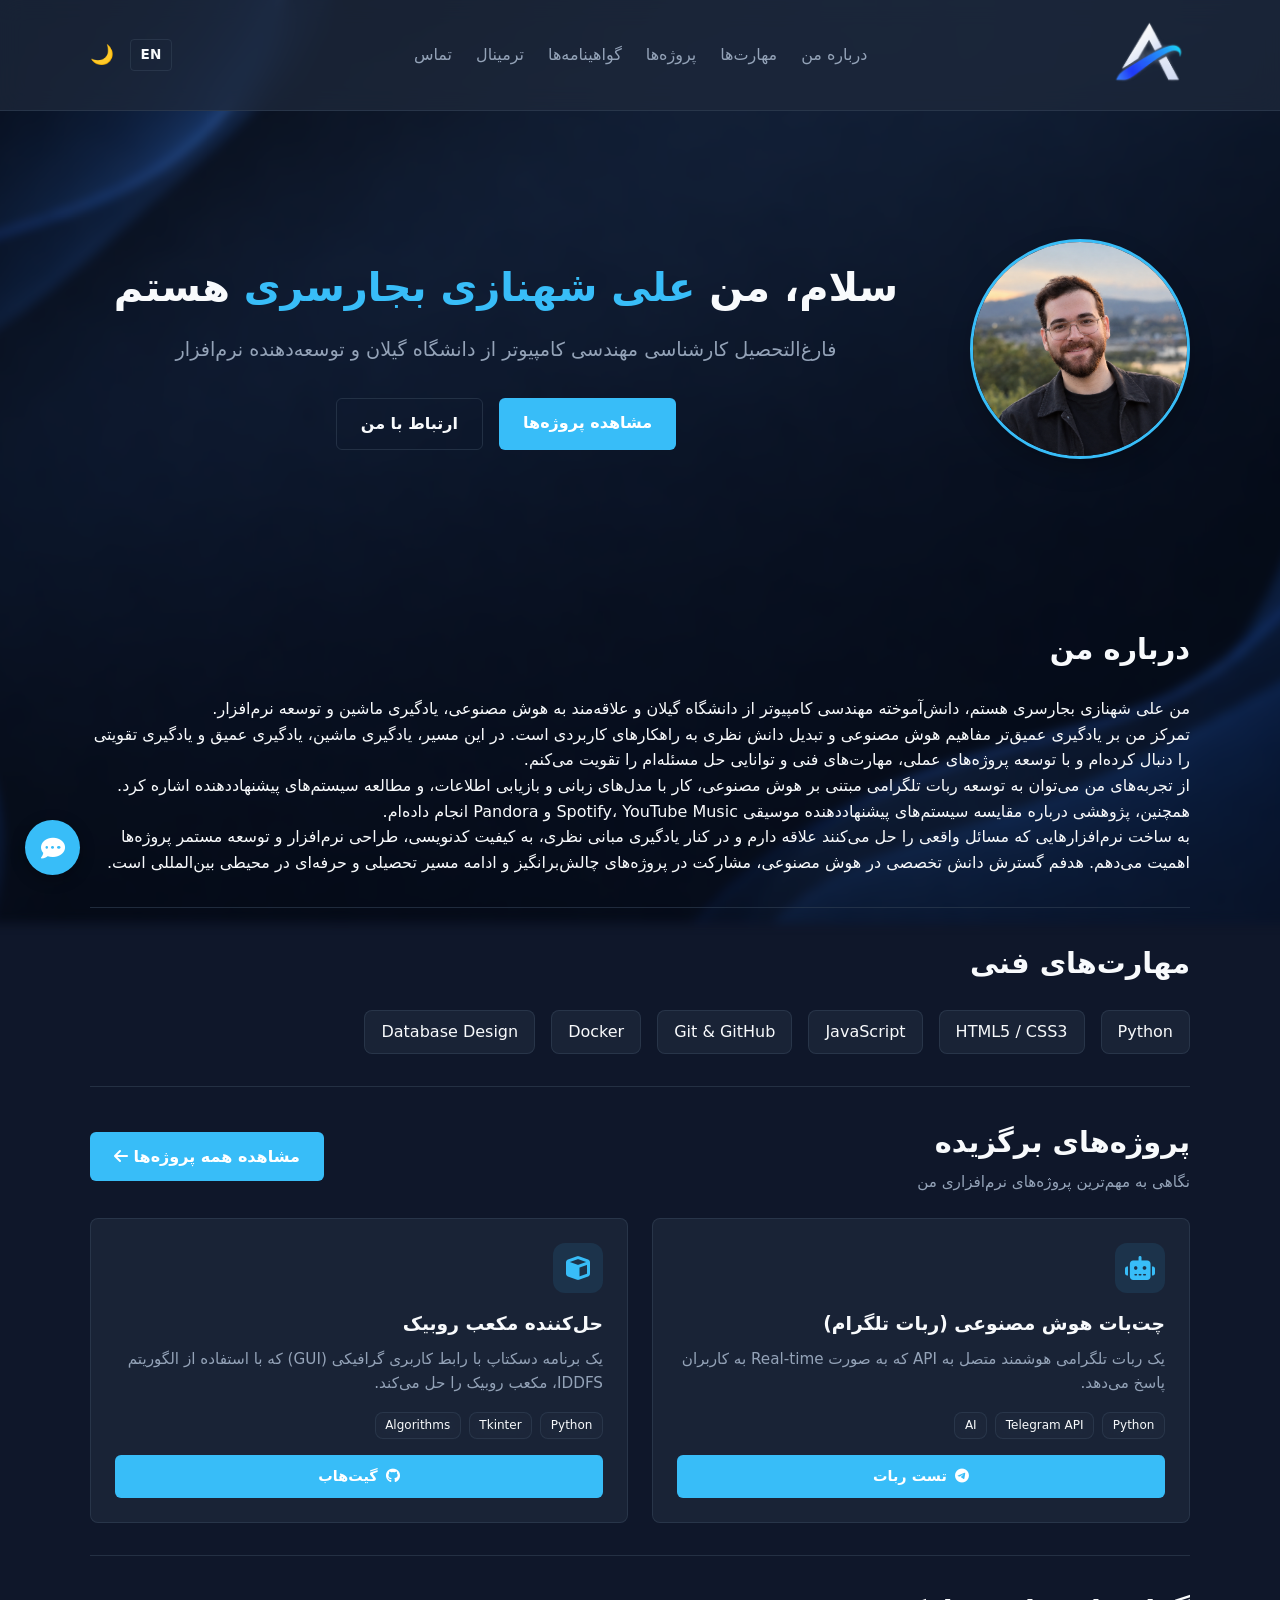
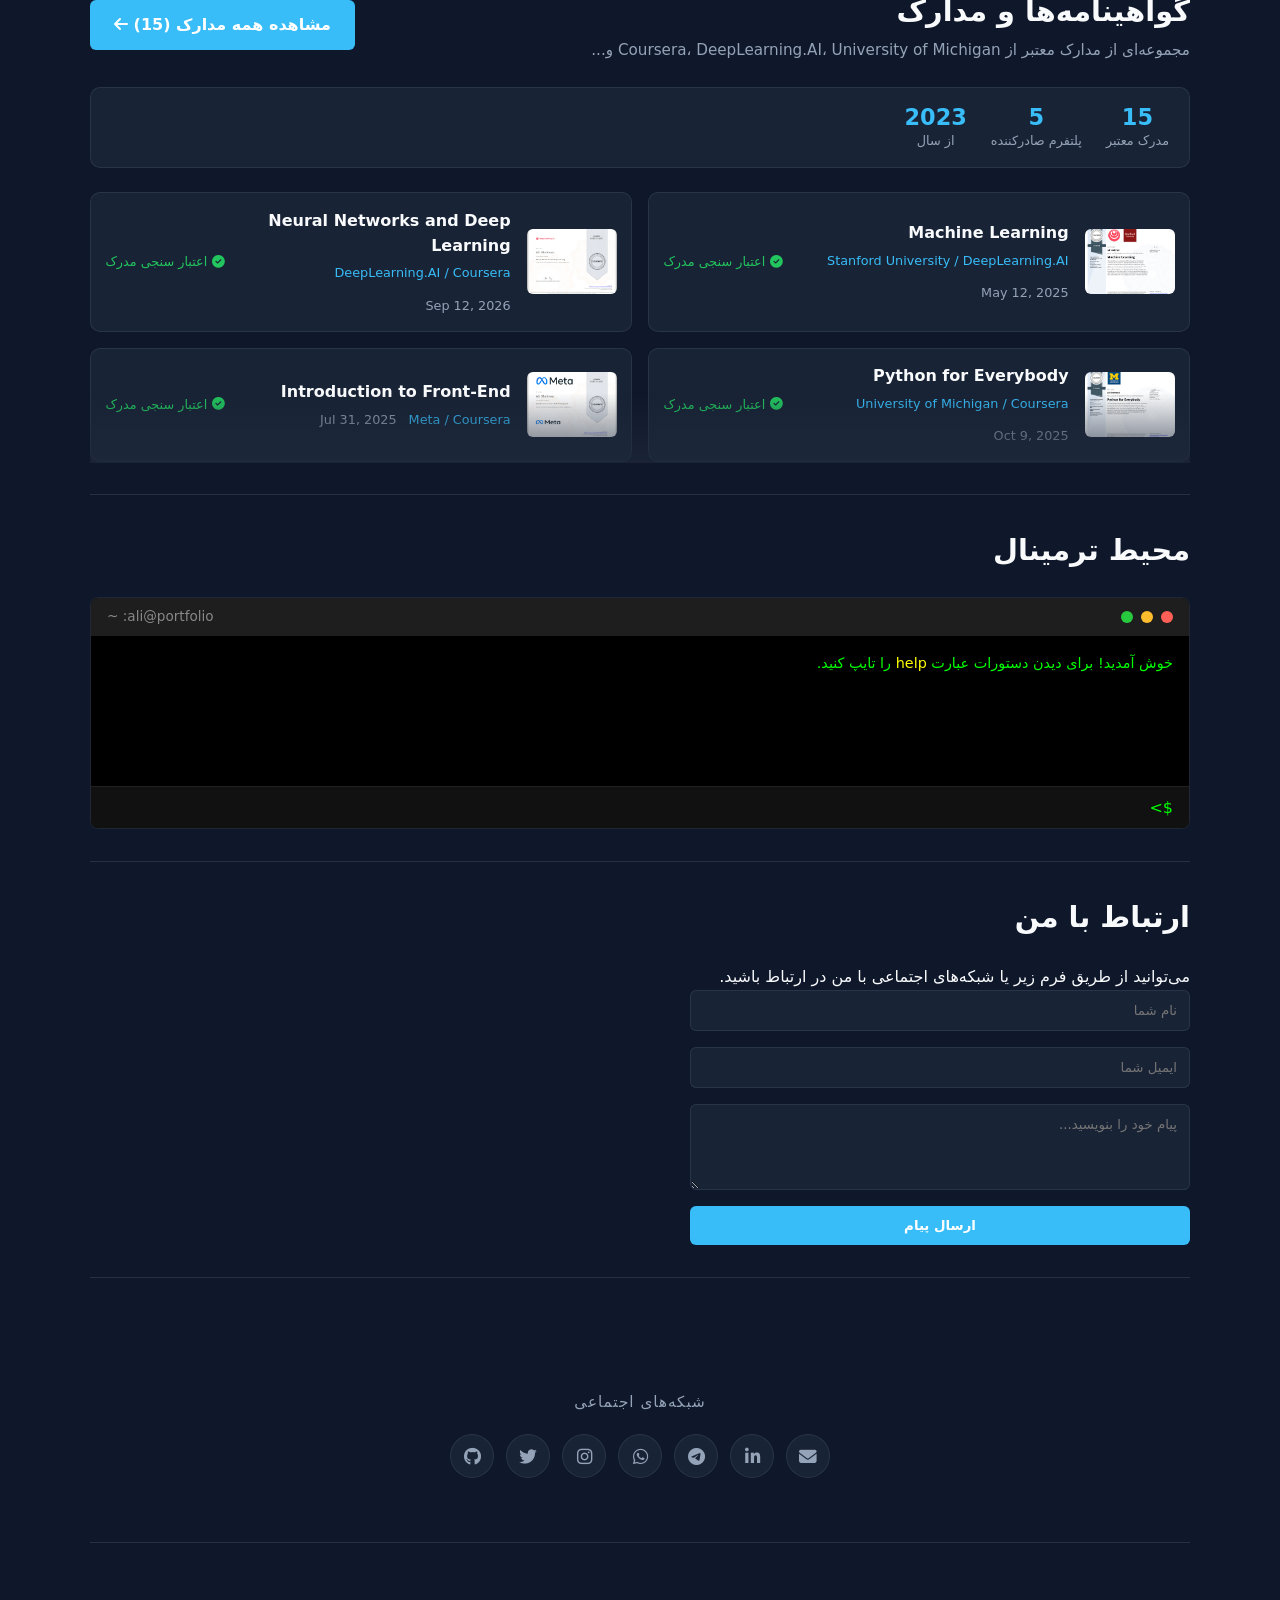
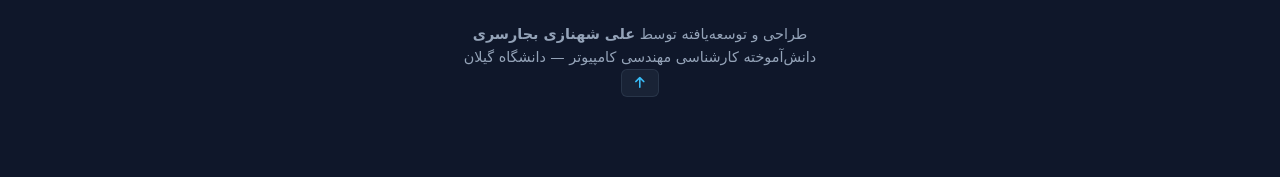
==== commit 37862203: "project webpage created for better view and Linkedin links for SEO updated" ====
--- a/index.html
+++ b/index.html
@@ -31,7 +31,7 @@
     "image": "https://alishahnazi.ir/photos/My%20Photo.png",
     "url": "https://alishahnazi.ir/index.html",
     "sameAs": [
-      "https://linkedin.com/in/ali-shahnazi-678bba342",
+      "https://www.linkedin.com/in/ali-shahnazi-bejarsari-678bba342",
       "https://github.com/Awlishahnazi",
       "https://x.com/awlishahnazi",
       "https://instagram.com/_alishahnazi_",
@@ -70,7 +70,7 @@
             <ul class="nav-links">
                 <li><a href="#about">درباره من</a></li>
                 <li><a href="#skills">مهارت‌ها</a></li>
-                <li><a href="#projects">پروژه‌ها</a></li>
+                <li><a href="projects.html">پروژه‌ها</a></li>
                 <li><a href="certificates.html">گواهینامه‌ها</a></li>
                 <li><a href="#terminal">ترمینال</a></li>
                 <li><a href="#contact">تماس</a></li>
@@ -99,7 +99,7 @@
             <h1>سلام، من <span class="highlight">علی شهنازی بجارسری</span> هستم</h1>
             <p>فارغ‌التحصیل کارشناسی مهندسی کامپیوتر از دانشگاه گیلان و توسعه‌دهنده نرم‌افزار</p>
             <div class="hero-btns">
-                <a href="#projects" class="btn primary-btn">مشاهده پروژه‌ها</a>
+                <a href="projects.html" class="btn primary-btn">مشاهده پروژه‌ها</a>
                 <a href="#contact" class="btn secondary-btn">ارتباط با من</a>
             </div>
         </div>
@@ -150,53 +150,51 @@
 
 
         <section id="projects" class="section container">
-            <h2>پروژه‌های برگزیده</h2>
-        <div id="projects-grid" class="projects-grid">
-            
-            <!-- 1 -->
-            <div class="project-card">
-                <div class="project-icon"><i class="fas fa-robot"></i></div>
-                <h3>چت‌بات هوش مصنوعی (ربات تلگرام)</h3>
-                <p>یک ربات تلگرامی هوشمند متصل به API که به صورت Real-time به کاربران پاسخ می‌دهد.</p>
-                
-
-                <div class="project-tech">
-                    <span class="skill-tag">Python</span>
-                    <span class="skill-tag">Telegram API</span>
-                    <span class="skill-tag">AI</span>
-                </div>
-                
-
-                <div class="project-links">
-                    <a href="https://t.me/Alish_AiAssistant_bot" target="_blank" class="btn primary-btn">
-                        <i class="fab fa-telegram-plane"></i> تست ربات در تلگرام
-                    </a>
-                </div>
-            </div>
-
-            <!-- 2 -->
-            <div class="project-card">
-                <div class="project-icon"><i class="fas fa-cube"></i></div>
-                <h3>حل‌کننده مکعب روبیک</h3>
-                <p>یک برنامه دسکتاپ با رابط کاربری گرافیکی (GUI) که با استفاده از الگوریتم جستجوی IDDFS، مکعب روبیک به هم ریخته را در کوتاه‌ترین زمان ممکن حل می‌کند.</p>
-                
-
-                <div class="project-tech">
-                    <span class="skill-tag">Python</span>
-                    <span class="skill-tag">Tkinter</span>
-                    <span class="skill-tag">Algorithms</span>
-                </div>
-                
-
-                <div class="project-links">
-                    <a href="https://github.com/Awlishahnazi/Rubiks-Cube-Solver" target="_blank" class="btn primary-btn">
-                        <i class="fab fa-github"></i> مشاهده کد در گیت‌هاب
-                    </a>
-                </div>
-            </div>
-
-
-        </div>
+            <div class="cert-preview-header">
+                <div>
+                    <h2>پروژه‌های برگزیده</h2>
+                    <p>نگاهی به مهم‌ترین پروژه‌های نرم‌افزاری من</p>
+                </div>
+                <a href="projects.html" class="btn primary-btn">
+                    مشاهده همه پروژه‌ها <i class="fas fa-arrow-left"></i>
+                </a>
+            </div>
+
+            <div id="projects-grid" class="projects-grid">
+                <!-- کارت چت‌بات -->
+                <div class="project-card">
+                    <div class="project-icon"><i class="fas fa-robot"></i></div>
+                    <h3>چت‌بات هوش مصنوعی (ربات تلگرام)</h3>
+                    <p>یک ربات تلگرامی هوشمند متصل به API که به صورت Real-time به کاربران پاسخ می‌دهد.</p>
+                    <div class="project-tech">
+                        <span class="skill-tag">Python</span>
+                        <span class="skill-tag">Telegram API</span>
+                        <span class="skill-tag">AI</span>
+                    </div>
+                    <div class="project-links">
+                        <a href="https://t.me/Alish_AiAssistant_bot" target="_blank" class="btn primary-btn">
+                            <i class="fab fa-telegram-plane"></i> تست ربات
+                        </a>
+                    </div>
+                </div>
+
+                <!-- کارت روبیک -->
+                <div class="project-card">
+                    <div class="project-icon"><i class="fas fa-cube"></i></div>
+                    <h3>حل‌کننده مکعب روبیک</h3>
+                    <p>یک برنامه دسکتاپ با رابط کاربری گرافیکی (GUI) که با استفاده از الگوریتم IDDFS، مکعب روبیک را حل می‌کند.</p>
+                    <div class="project-tech">
+                        <span class="skill-tag">Python</span>
+                        <span class="skill-tag">Tkinter</span>
+                        <span class="skill-tag">Algorithms</span>
+                    </div>
+                    <div class="project-links">
+                        <a href="https://github.com/Awlishahnazi/Rubiks-Cube-Solver" target="_blank" class="btn primary-btn">
+                            <i class="fab fa-github"></i> گیت‌هاب
+                        </a>
+                    </div>
+                </div>
+            </div>
         </section>
 
 
@@ -339,7 +337,7 @@
         <a href="mailto:alishahnazi83@gmail.com" target="_blank" class="social-icon email" title="Email" aria-label="Email">
             <i class="fas fa-envelope"></i>
         </a>
-        <a href="https://linkedin.com/in/ali-shahnazi-678bba342" target="_blank" class="social-icon linkedin" title="LinkedIn" aria-label="LinkedIn">
+        <a href="https://www.linkedin.com/in/ali-shahnazi-bejarsari-678bba342" target="_blank" class="social-icon linkedin" title="LinkedIn" aria-label="LinkedIn">
             <i class="fab fa-linkedin-in"></i>
         </a>
         <a href="https://t.me/awlishahnazi" target="_blank" class="social-icon telegram" title="Telegram" aria-label="Telegram">
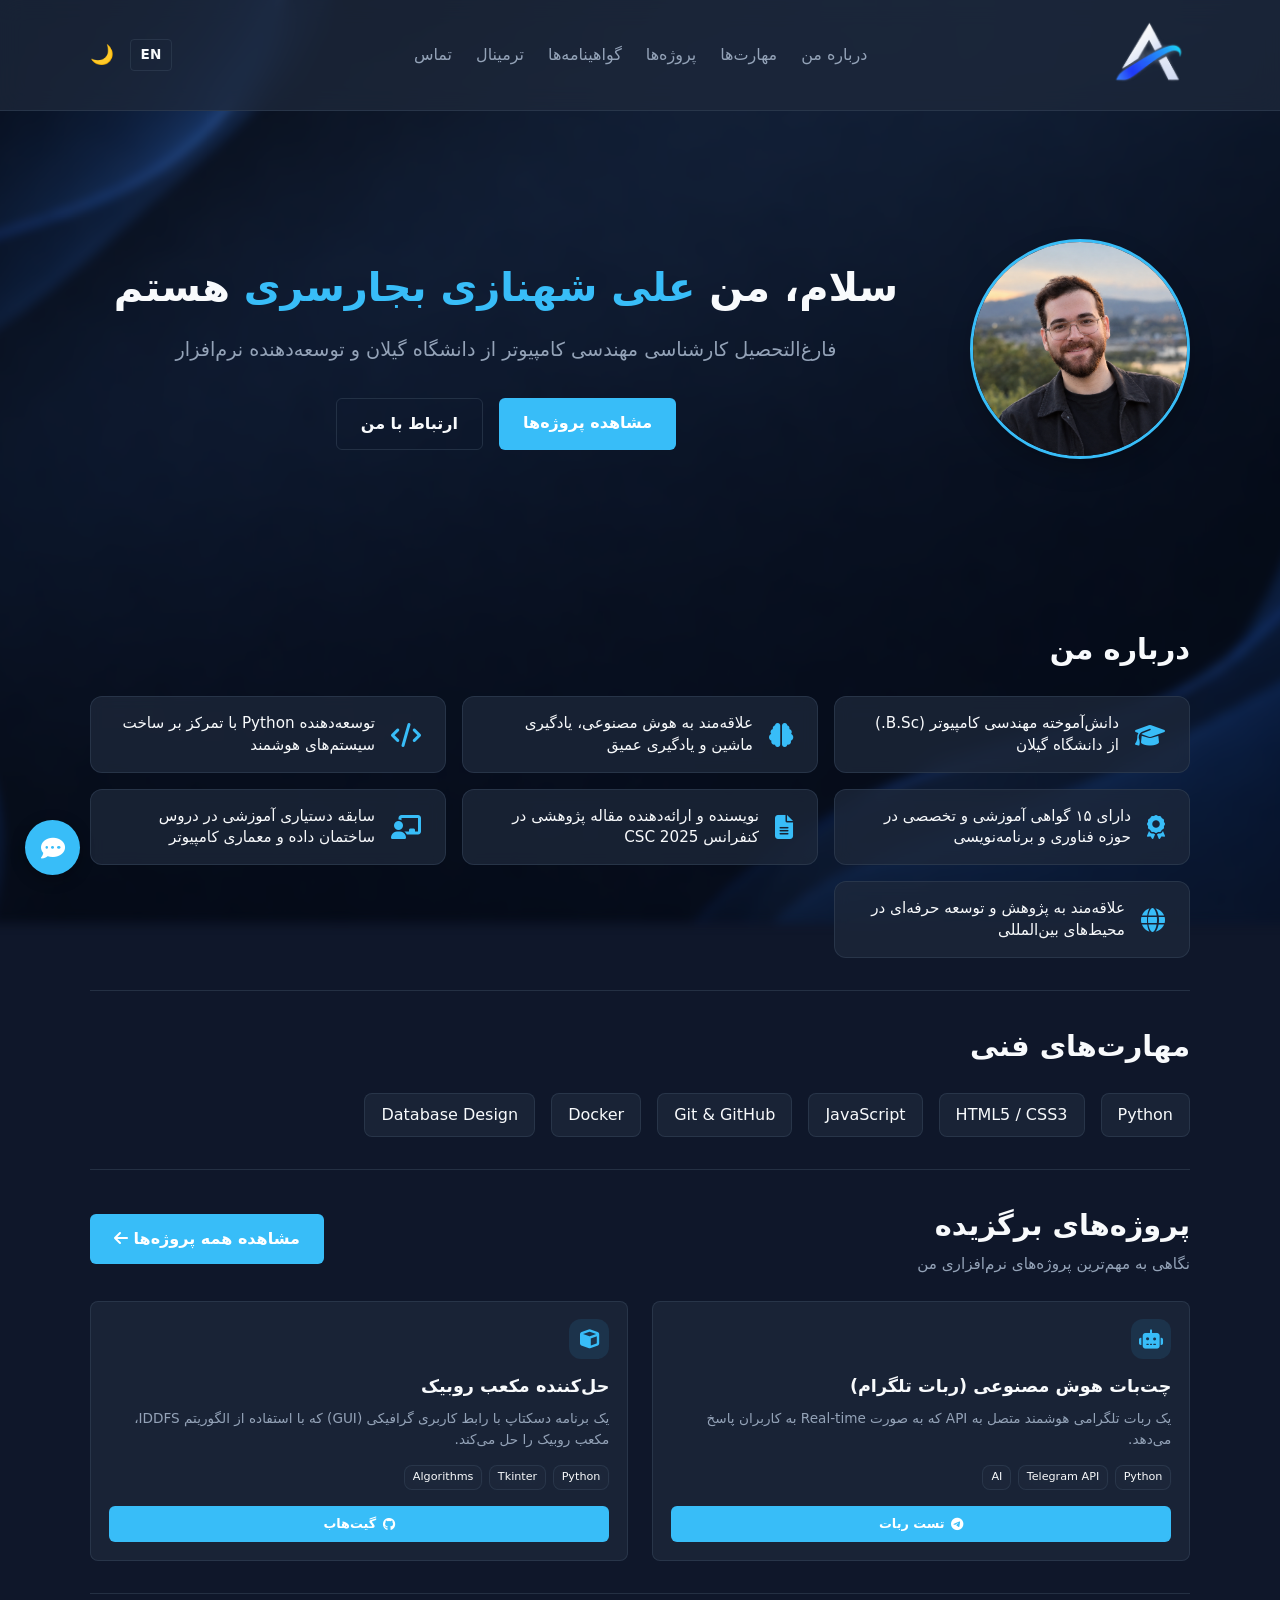
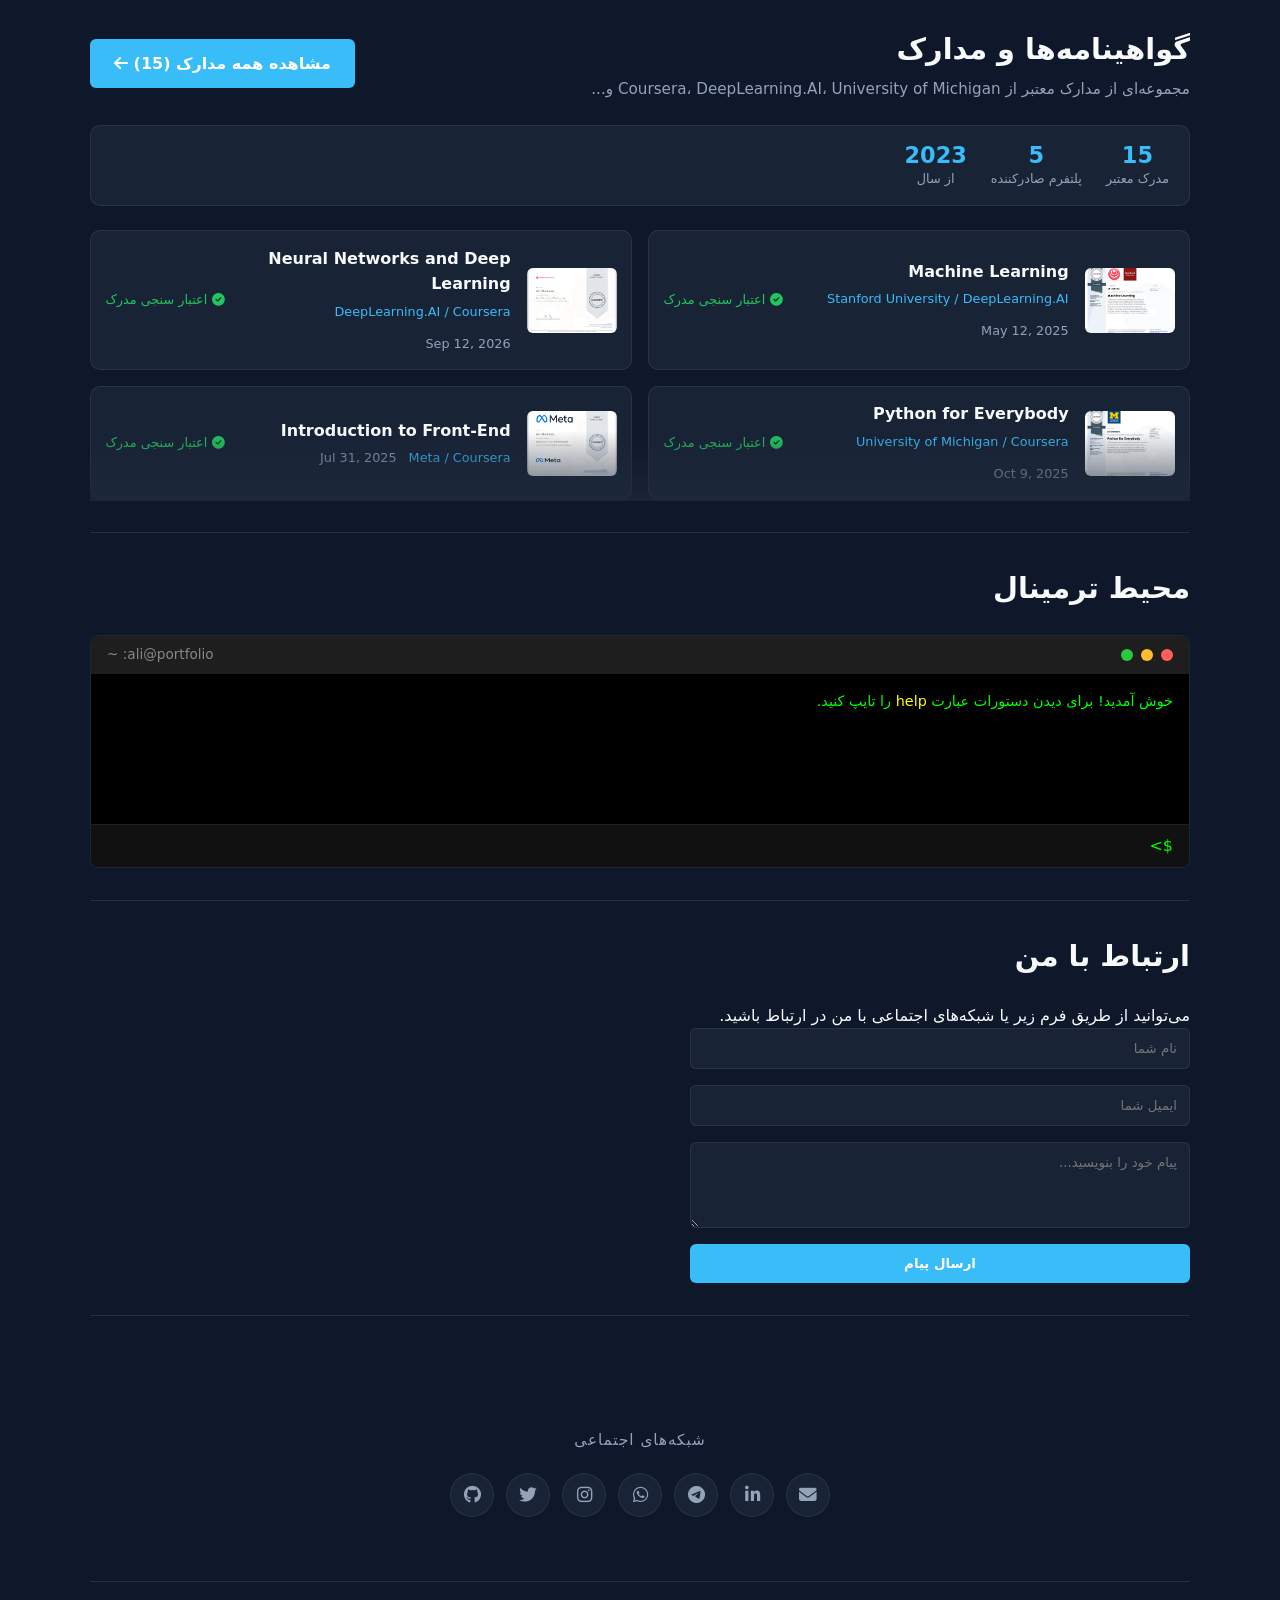
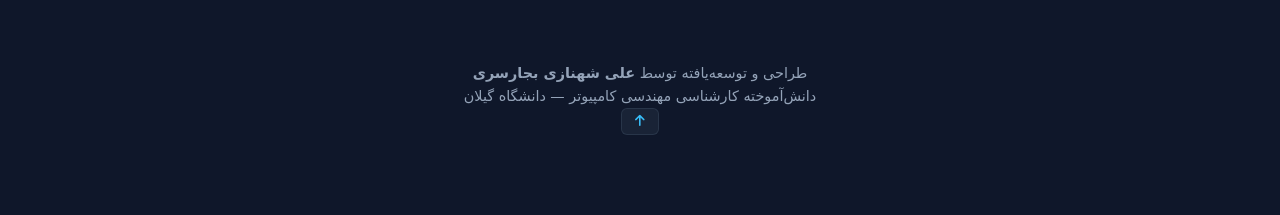
==== commit 7ba4493a: "About me section modified" ====
--- a/index.html
+++ b/index.html
@@ -106,35 +106,50 @@
     </div>
 </section>
 
+
 <section id="about" class="section container">
     <h2>درباره من</h2>
 
-    <p>
-        من علی شهنازی بجارسری هستم، دانش‌آموخته مهندسی کامپیوتر از دانشگاه گیلان
-        و علاقه‌مند به هوش مصنوعی، یادگیری ماشین و توسعه نرم‌افزار.
-    </p>
-
-    <p>
-        تمرکز من بر یادگیری عمیق‌تر مفاهیم هوش مصنوعی و تبدیل دانش نظری به
-        راهکارهای کاربردی است. در این مسیر، یادگیری ماشین، یادگیری عمیق و
-        یادگیری تقویتی را دنبال کرده‌ام و با توسعه پروژه‌های عملی، مهارت‌های
-        فنی و توانایی حل مسئله‌ام را تقویت می‌کنم.
-    </p>
-
-    <p>
-        از تجربه‌های من می‌توان به توسعه ربات تلگرامی مبتنی بر هوش مصنوعی،
-        کار با مدل‌های زبانی و بازیابی اطلاعات، و مطالعه سیستم‌های پیشنهاددهنده
-        اشاره کرد. همچنین، پژوهشی درباره مقایسه سیستم‌های پیشنهاددهنده موسیقی
-        Spotify، YouTube Music و Pandora انجام داده‌ام.
-    </p>
-
-    <p>
-        به ساخت نرم‌افزارهایی که مسائل واقعی را حل می‌کنند علاقه دارم و در کنار
-        یادگیری مبانی نظری، به کیفیت کدنویسی، طراحی نرم‌افزار و توسعه مستمر
-        پروژه‌ها اهمیت می‌دهم. هدفم گسترش دانش تخصصی در هوش مصنوعی، مشارکت در
-        پروژه‌های چالش‌برانگیز و ادامه مسیر تحصیلی و حرفه‌ای در محیطی بین‌المللی است.
-    </p>
+    <div class="feature-grid">
+
+        <div class="feature-card">
+            <i class="fas fa-graduation-cap"></i>
+            <span>دانش‌آموخته مهندسی کامپیوتر (B.Sc.) از دانشگاه گیلان</span>
+        </div>
+
+        <div class="feature-card">
+            <i class="fas fa-brain"></i>
+            <span>علاقه‌مند به هوش مصنوعی، یادگیری ماشین و یادگیری عمیق</span>
+        </div>
+
+        <div class="feature-card">
+            <i class="fas fa-code"></i>
+            <span>توسعه‌دهنده Python با تمرکز بر ساخت سیستم‌های هوشمند</span>
+        </div>
+
+        <div class="feature-card">
+            <i class="fas fa-award"></i>
+            <span>دارای ۱۵ گواهی آموزشی و تخصصی در حوزه فناوری و برنامه‌نویسی</span>
+        </div>
+
+        <div class="feature-card">
+            <i class="fas fa-file-alt"></i>
+            <span>نویسنده و ارائه‌دهنده مقاله پژوهشی در کنفرانس CSC 2025</span>
+        </div>
+
+        <div class="feature-card">
+            <i class="fas fa-chalkboard-teacher"></i>
+            <span>سابقه دستیاری آموزشی در دروس ساختمان داده و معماری کامپیوتر</span>
+        </div>
+
+        <div class="feature-card">
+            <i class="fas fa-globe"></i>
+            <span>علاقه‌مند به پژوهش و توسعه حرفه‌ای در محیط‌های بین‌المللی</span>
+        </div>
+
+    </div>
 </section>
+
 
         <section id="skills" class="section container">
             <h2>مهارت‌های فنی</h2>
--- a/assets/css/style.css
+++ b/assets/css/style.css
@@ -223,13 +223,15 @@
 }
 
 .project-card h3 {
+    font-size: 1.1rem;
     margin-bottom: 0.5rem;
 }
 
 .project-card p {
     color: var(--text-muted);
-    font-size: 0.95rem;
+    font-size: 0.85rem;
     margin-bottom: 1rem;
+    line-height: 1.5;
 }
 
 .terminal-box {
@@ -589,7 +591,7 @@
     display: flex;
     padding: 0.75rem;
     border-top: 1px solid var(--border-color);
-    background-color: transparent; /* شفاف شد تا بک‌گراند ویجت دیده شود */
+    background-color: transparent; 
     gap: 0.5rem;
 }
 
@@ -1099,6 +1101,25 @@
 
 @media (max-width: 768px) {
 
+    .nav-container {
+        position: relative;
+        display: flex;
+        justify-content: space-between;
+        align-items: center;
+        padding: 0.5rem 0;
+    }
+
+    .logo {
+        position: absolute;
+        left: 50%;
+        transform: translateX(-50%);
+        margin: 0;
+    }
+
+    .logo img {
+        height: 45px;
+    }
+
     .mobile-menu-btn {
         display: block !important;
         color: var(--text-color);
@@ -1107,7 +1128,15 @@
         border: none;
         cursor: pointer;
         padding: 0.5rem;
+        order: 1; 
+        margin-right: 0;
         margin-left: 0.5rem;
+        z-index: 1001;
+    }
+
+    .header-actions {
+        order: -1;
+        gap: 0.5rem;
     }
 
 
@@ -1215,8 +1244,8 @@
     }
     
     .container {
-        width: 92%;
-        padding: 1.5rem 0;
+        width: 95%;
+        padding: 1rem 0;
     }
     .hero h1 {
         font-size: 1.8rem;
@@ -1258,7 +1287,7 @@
     -webkit-backdrop-filter: blur(8px);
     border: 1px solid var(--border-color);
     border-radius: 8px;
-    padding: 1.5rem;
+    padding: 1.1rem;
     transition: transform 0.3s ease, border-color 0.3s ease;
 }
 
@@ -1268,16 +1297,16 @@
 }
 
 .project-icon {
-    width: 50px;
-    height: 50px;
+    width: 40px;
+    height: 40px;
     border-radius: 12px;
     background: rgba(56, 189, 248, 0.1);
     color: var(--primary-color);
     display: flex;
     align-items: center;
     justify-content: center;
-    font-size: 1.5rem;
-    margin-bottom: 1rem;
+    font-size: 1.2rem;
+    margin-bottom: 0.8rem;
     transition: transform 0.3s ease, background 0.3s ease;
     align-self: flex-start; 
 }
@@ -1292,35 +1321,89 @@
 .project-tech {
     display: flex;
     flex-wrap: wrap;
-    gap: 0.5rem;
+    gap: 0.4rem;
     margin-top: auto; 
     margin-bottom: 1rem; 
 }
 
 .project-tech .skill-tag {
-    font-size: 0.75rem;
-    padding: 0.2rem 0.6rem;
+    font-size: 0.7rem;
+    padding: 0.15rem 0.5rem;
 }
 
 
 .project-links {
-    margin-top: 0; 
-    display: flex;
-    gap: 0.5rem;
+    margin-top: auto; 
+    display: flex;
+    flex-direction: row; 
+    gap: 0.5rem;        
+    width: 100%;
 }
 
 .project-links .btn {
-    width: 100%;
+    flex: 1; 
     text-align: center;
     display: inline-flex;
     justify-content: center;
     align-items: center;
-    gap: 0.5rem;
-    padding: 0.6rem 1rem;
-    font-size: 0.9rem;
+    gap: 0.4rem;
+    padding: 0.5rem 0.5rem; 
+    font-size: 0.8rem;     
+    white-space: nowrap;    
 }
 
 
 .projects-grid {
     grid-auto-rows: 1fr;
+}
+
+/* ==============================================
+   بخش درباره من (About Me) - کارت‌های افقی
+   ============================================== */
+
+.feature-grid {
+    display: grid;
+    grid-template-columns: repeat(auto-fit, minmax(300px, 1fr));
+    gap: 1rem;
+}
+
+.feature-card {
+    background: var(--card-bg);
+    backdrop-filter: blur(8px);
+    -webkit-backdrop-filter: blur(8px);
+    border: 1px solid var(--border-color);
+    border-radius: 12px;
+    padding: 1rem 1.5rem;
+    display: flex;
+    align-items: center;
+    gap: 1rem;
+    transition: transform 0.3s ease, border-color 0.3s ease, box-shadow 0.3s ease;
+}
+
+.feature-card:hover {
+    transform: translateY(-3px);
+    border-color: var(--primary-color);
+    box-shadow: 0 8px 20px rgba(56, 189, 248, 0.15);
+}
+
+.feature-card i {
+    font-size: 1.5rem;
+    color: var(--primary-color);
+    flex-shrink: 0;
+}
+
+.feature-card span {
+    font-size: 0.95rem;
+    color: var(--text-color);
+    font-weight: 500;
+    line-height: 1.4;
+}
+
+@media (max-width: 768px) {
+    .feature-grid {
+        grid-template-columns: 1fr;
+    }
+    .feature-card {
+        padding: 1rem;
+    }
 }
